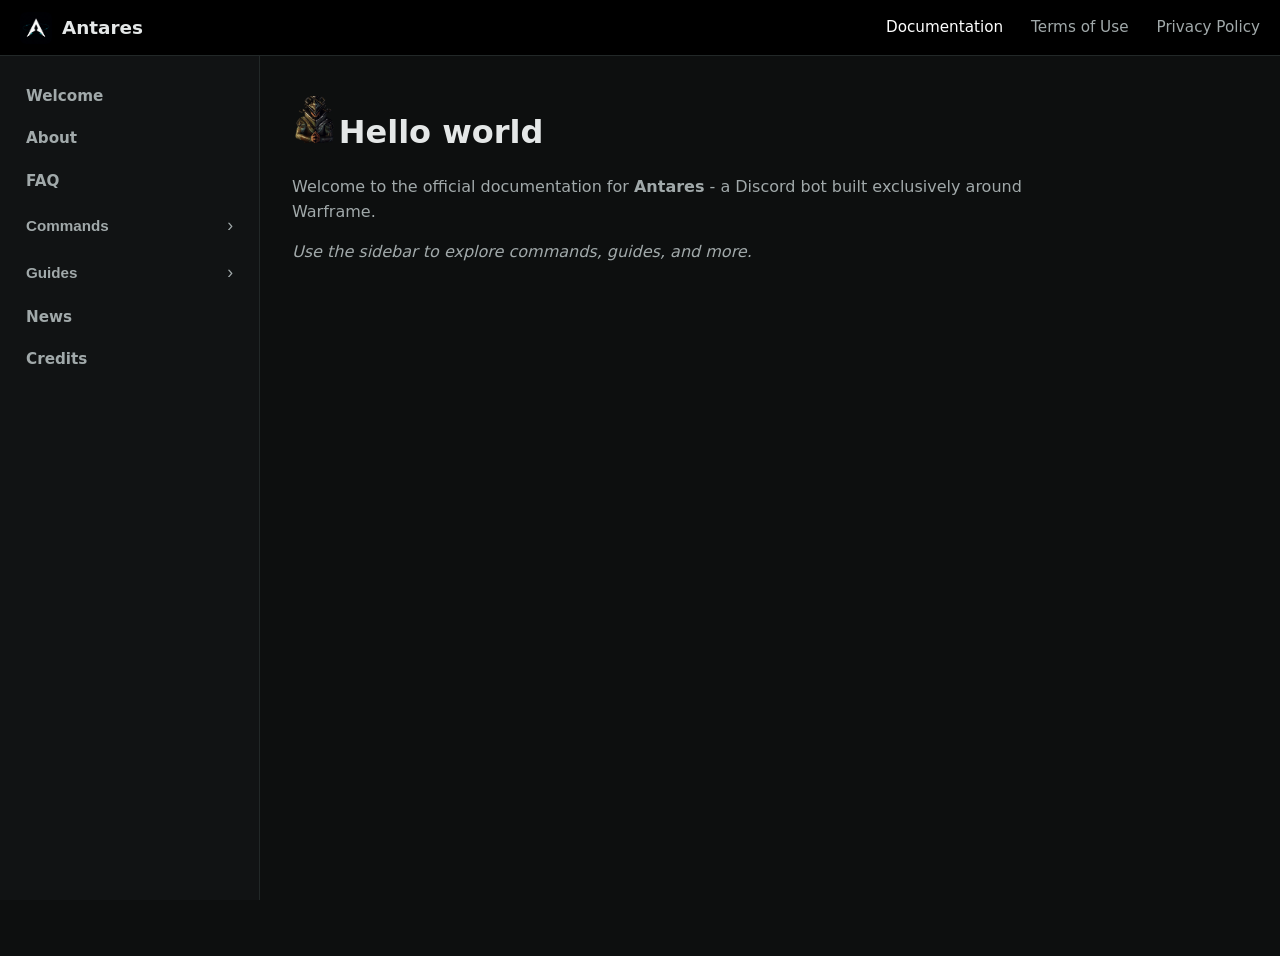
==== index.html @ b1ab4160 "Add files via upload" ====
<!DOCTYPE html>
<html lang="en">
<head>
    <meta charset="UTF-8">
    <meta name="viewport" content="width=device-width, initial-scale=1.0">
    <title>Antares Documentation</title>
    <link rel="icon" href="assets/img/antares.png" type="image/png">
    <link rel="stylesheet" href="assets/css/style.css">
</head>
<body>

    <!-- Top Navigation -->
    <header class="top-nav">
        <div class="top-nav-inner">

            <button class="menu-toggle" id="menu-toggle" aria-label="Toggle menu">
                <span></span><span></span><span></span>
            </button>

            <a href="#" class="brand" data-section="welcome">
                <img src="assets/img/antares.png" alt="Antares logo" class="brand-logo">
                <span class="brand-name">Antares</span>
            </a>
            
            <nav class="top-links">
                <a href="#" class="active" data-section="welcome">Documentation</a>
                <a href="#" data-section="terms">Terms of Use</a>
                <a href="#" data-section="privacy">Privacy Policy</a>
            </nav>

        </div>
    </header>

    <!-- Documentation Layout -->
    <div class="docs-layout">

        <!-- Left Sidebar -->
        <aside class="sidebar">
            <nav class="sidebar-nav">
                <a href="#" class="sidebar-link active" data-section="welcome"><strong>Welcome</strong></a>
                <a href="#" class="sidebar-link" data-section="about"><strong>About</strong></a>
                <a href="#" class="sidebar-link" data-section="faq"><strong>FAQ</strong></a>

                <!-- Commands (expandable) -->
                <div class="sidebar-group">
                    <button class="sidebar-group-toggle" data-group="commands">
                        <strong>Commands</strong>
                        <span class="chevron">›</span>
                    </button>
                    <div class="sidebar-group-items" id="commands-group">
                        <a href="#" class="sidebar-sublink" data-section="help">Help</a>
                        <a href="#" class="sidebar-sublink" data-section="commands">Commands</a>
                        <a href="#" class="sidebar-sublink" data-section="relics">Relics</a>
                        <a href="#" class="sidebar-sublink" data-section="sniper">Sniper</a>
                        <a href="#" class="sidebar-sublink" data-section="lastdata">Inventory Management</a>
                        <a href="#" class="sidebar-sublink" data-section="stats">Stats</a>
                        <a href="#" class="sidebar-sublink" data-section="leaderboard">Leaderboards</a>


                        <!-- Trackers -->
                        <div class="sidebar-subgroup">
                            <button class="sidebar-group-toggle" data-group="cat-trackers">
                                <strong>Trackers</strong>
                                <span class="chevron">›</span>
                            </button>
                            <div class="sidebar-group-items">
                                <a href="#" class="sidebar-sublink" data-section="eda">Elite Deep Archimedea</a>
                                <a href="#" class="sidebar-sublink" data-section="eta">Elite Temporal Archimedea</a>
                            </div>
                        </div>

                        <!-- Market -->
                        <div class="sidebar-subgroup">
                            <button class="sidebar-group-toggle" data-group="cat-market">
                                <strong>Market</strong>
                                <span class="chevron">›</span>
                            </button>
                            <div class="sidebar-group-items">
                                <a href="#" class="sidebar-sublink" data-section="price_history">Price History</a>
                            </div>
                        </div>

                    </div>
                </div>

                <!-- Guides (expandable) -->
                <div class="sidebar-group">
                    <button class="sidebar-group-toggle" data-group="guides">
                        <strong>Guides</strong>
                        <span class="chevron">›</span>
                    </button>
                    <div class="sidebar-group-items" id="guides-group">
                        <a href="#" class="sidebar-sublink" data-section="guide-inventory">Getting Started: Inventory</a>
                        <a href="#" class="sidebar-sublink" data-section="guide-sniper">Getting Started: Sniper</a>
                    </div>
                </div>

                <a href="#" class="sidebar-link" data-section="news"><strong>News</strong></a>
                <a href="#" class="sidebar-link" data-section="credits"><strong>Credits</strong></a>
            </nav>
        </aside>

        <div class="sidebar-backdrop" id="sidebar-backdrop"></div>

        <!-- Main Content -->
        <main class="content" id="content">

            <!-- WELCOME -->
            <section id="welcome" class="content-section active">
                
                <h1><img src="assets/img/Baro.webp" alt="Welcome" class="welcome-img">Hello world</h1>
                <p>Welcome to the official documentation for <strong>Antares</strong> - a Discord bot built exclusively around Warframe.</p>
                <p><em>Use the sidebar to explore commands, guides, and more.</em></p>

            </section>

            <!-- ABOUT -->
            <section id="about" class="content-section">
                <h1>About</h1>
                <p><strong>Antares</strong> is a Warframe-focused Discord bot designed to help alliance and clan.</p>
                <p><em>Made by -AoD-justTrek and -AoD-choobie.</em></p>

                <p>
                    <img src="assets/img/404SquadNotFound.png" alt="404 Squad Not Found alliance" class="alliance-img">
                    It currently lives on a public Warframe alliance server "404 Squad Not Found" and provides tools tailored to the game.
                </p>
                <p><em>...</em></p>
            </section>

            <!-- FAQ -->
            <section id="faq" class="content-section">
                <h1>FAQ</h1>

                <div class="faq-item">
                    <h3><span class="faq-label">Q</span> Can I invite the bot to my server?</h3>
                    <p><span class="faq-label">A</span> Not yet. Antares commands are currently available on a public Warframe alliance server, with some commands also available in the bot's DMs.</p>
                </div>

                <div class="faq-item">
                    <h3><span class="faq-label">Q</span> Is the bot only for Warframe?</h3>
                    <p><span class="faq-label">A</span> Yes. Antares is built exclusively for Warframe-related features.</p>
                </div>

                <div class="faq-item">
                    <h3><span class="faq-label">Q</span> Does my submitted inventory update automatically?</h3>
                    <p><span class="faq-label">A</span> Not everything updates automatically. It's recommended to manually update your inventory in the bot from time to time.</p>
                    <p>Automatic updates depend on what's available through the Alecaframe public token. Currently, this includes owned/opened relics and trade history.</p>
                    <p>If data isn't available through the public token, it cannot be automatically updated. In that case, Antares uses a snapshot of your last submitted <code>lastdata.dat</code> file.</p>
                </div>
            </section>



            <!-- COMMANDS -->
            <section id="help" class="content-section">
                <h1>/help</h1>
                <p>Your basic help command. Has an optional argument to show a specific help message.</p>
            </section>

            <section id="commands" class="content-section">
                <h1>/commands</h1>
                <p>Auto-generated list of all available commands, their descriptions, required and optional arguments.</pp>
            </section>

            <section id="relics" class="content-section">
                <h1>/relics</h1>
                <p>Look up relics by part, set, resurgence, or ducats.</p>
                <p><em>...</em></p>
            </section>

            <section id="price_history" class="content-section">
                <h1>/price_history</h1>
                <p>Shows the price history of an item.</p>
                <p><em>...</em></p>
            </section>

            <section id="lastdata" class="content-section">
                <h1>/lastdata send</h1>
                <p>Sends your inventory to the bot.</p>
                <p><em>...</em></p>

                <h1>/lastdata settings</h1>
                <p>Change your settings related to inventory.</p>
                <p><em>...</em></p>

                <h1>/lastdata remove</h1>
                <p>Remove your inventory from the bot.</p>
                <p><em>...</em></p>
            </section>


            <section id="leaderboard" class="content-section">
                <h1>/lb item</h1>
                <p>Shows a leaderboard for a specific item.</p>
                <p><em>...</em></p>

                <h1>/lb set</h1>
                <p>Shows a leaderboard for a specific prime set.</p>
                <p><em>...</em></p>

                <h1>/lb category</h1>
                <p>Shows a leaderboard for a specific category.</p>
                <p><em>...</em></p>
            </section>


            <section id="eda" class="content-section">
                <h1>/eda</h1>
                <p>Shows current Elite Deep Archimedea rotation.</p>
                <p><em>...</em></p>
            </section>

            <section id="eta" class="content-section">
                <h1>/eta</h1>
                <p>Shows current Elite Temporal Archimedea rotation.</p>
                <p><em>...</em></p>
            </section>

            <section id="stats" class="content-section">
                <h1>/stats</h1>
                <p>
                    Shows stats depending on what you pick, each category option has a unique view.
                    Your stats by default but you can also select specific user.
                </p>
                <p><em>...</em></p>
            </section>

            <section id="sniper" class="content-section">
                <h1>/sniper add</h1>
                <p>Adds a new sniper to the bot.</p>
                <p><em>...</em></p>

                <h1>/sniper remove</h1>
                <p>Removes a sniper from the bot.</p>
                <p><em>...</em></p>

                <h1>/sniper update</h1>
                <p>Updates a sniper in the bot.</p>
                <p><em>...</em></p>

                <h1>/sniper mute</h1>
                <p>Mutes a sniper in the bot.</p>
                <p><em>...</em></p>

                <h1>/sniper list</h1>
                <p>Lists all snipers in the bot.</p>
                <p><em>...</em></p>
            </section>

            



            <!-- GUIDES -->
            <section id="guide-inventory" class="content-section">
                <h1>Inventory</h1>
                <h2>Sending your inventory to the bot for the first time.</h2>
                <p>After using <code>/lastdata send</code> command you will see a modal like this:</p>
                <img src="assets/img/lastdata_modal.png" alt="Lastdata Modal" class="guide-img">

                <p class="guide-text">
                    You need to send <code>lastdata.dat</code> file and <code>Alecaframe Public Token</code>.
                    Alecaframe Public Token is only required once on the first send.
                    <code>Warframe Market profile link</code> is optional, can be sent anytime.
                </p>

                <h3>How to find your lastData.dat file?</h3>
                <p class="guide-text">
                    It is located in <code>%localappdata%\AlecaFrame</code>
                    You can paste this path into the Windows search bar to open the folder
                    It is your inventory data and is used by commands like /stats, /lb, /build
                </p>
                <img src="assets/img/lastdatalocation.png" alt="Lastdata Location" class="guide-img">

                <h3>How to find your AlecaFrame public token?</h3>
                <p class="guide-text">
                    It is required only once on the first send.
                    Once in AlecaFrame:
                    Go to the "Stats" tab
                    Press "Create public link"
                    Press "Generate token" to copy it.
                    It is your public token used to access AlecaFrame API
                </p>
                <img src="assets/img/token.png" alt="AlecaFrame Public Token" class="guide-img">

                <h3>How to find your Warframe Market profile link?</h3>
                <p class="guide-text">
                    It is used by some of the commands, not required.
                    Once in Warframe Market:
                    Go to "My Profile"
                    Simply copy the url link to it.
                </p>
                <img src="assets/img/warframe_market.png" alt="Warframe Market Profile" class="guide-img">

                <h2>Updating your inventory</h2>
                <p class="guide-text">
                    Updating your inventory doesn't require Public Token.
                    To update use <code>/lastdata send</code> command and only send <code>lastdata.dat</code> file.
                    You can also simply DM the bot with the file - without any command/text.

                    See "Does my sent inventory automatically update?" in the FAQ.
                </p>
            </section>

            <section id="guide-sniper" class="content-section">
                <h1>Sniper</h1>
                <p>What it is and how to start using the bot's sniper feature.</p>
                <p><em>...</em></p>
            </section>

            <!-- NEWS -->
            <section id="news" class="content-section">
                <h1>News</h1>
                <p><em>Any major changes, fixes, updates, new features will be put here.</em></p>
                <article class="news-item">
                    <h3>Documentation</h3>
                    <time>10.10.2026</time>
                    <p>The first version of the Antares documentation.</p>
                </article>
            </section>

            <!-- Credits -->
            <section id="credits" class="content-section">
                <h1>Credits</h1>
                <p><strong>Antares</strong> uses various community tools and resources and I am grateful for their work.</p>
                <p><em>...</em></p>
            </section>

            <!-- Terms of Use -->
            <section id="terms" class="content-section">
                <h1>Terms of Use</h1>
                <p>Content coming soon.</p>
            </section>

            <!-- Privacy Policy -->
            <section id="privacy" class="content-section">
                <h1>Privacy Policy</h1>
                <p>Content coming soon.</p>
            </section>

        </main>
    </div>

    <script src="assets/js/script.js"></script>
</body>
</html>
---- assets/css/style.css ----
* {
    margin: 0;
    padding: 0;
    box-sizing: border-box;
}

:root {
    --bg: #0d0f0f;
    --bg-sidebar: #111314;
    --bg-content: #0d0d0f;
    --border: #222828;
    --text: #e4e7e7;
    --text-muted: #a1a9aa;
    --accent: #00faff;        
    --accent-hover: #00faff;
    --top-nav-height: 56px;
}

body {
    font-family: 'Segoe UI', system-ui, -apple-system, sans-serif;
    background: var(--bg);
    color: var(--text);
    line-height: 1.6;
    height: 100vh;
    overflow: hidden;
}

a {
    color: inherit;
    text-decoration: none;
}


.top-nav {
    height: var(--top-nav-height);
    background: #000;
    border-bottom: 1px solid var(--border);
    position: fixed;
    top: 0;
    left: 0;
    right: 0;
    z-index: 100;
}

.top-nav-inner {
    max-width: 1400px;
    margin: 0 auto;
    height: 100%;
    padding: 0 20px;
    display: flex;
    align-items: center;
    justify-content: space-between;
}

.brand {
    display: flex;
    align-items: center;
    gap: 10px;
    font-weight: 700;
    font-size: 1.15rem;
}

.brand-logo {
    width: 32px;
    height: 32px;
    border-radius: 6px;
}

.top-links {
    display: flex;
    gap: 28px;
}

.top-links a {
    color: var(--text-muted);
    font-size: 0.95rem;
    transition: color 0.15s;
}

.top-links a:hover,
.top-links a.active {
    color: white;
}


.menu-toggle {
    display: none;
    flex-direction: column;
    justify-content: center;
    gap: 5px;
    width: 32px;
    height: 32px;
    background: none;
    border: none;
    cursor: pointer;
    padding: 0;
}

.menu-toggle span {
    display: block;
    width: 100%;
    height: 2px;
    background: var(--text);
    border-radius: 2px;
    transition: transform 0.2s, opacity 0.2s;
}

.menu-toggle.open span:nth-child(1) {
    transform: translateY(7px) rotate(45deg);
}

.menu-toggle.open span:nth-child(2) {
    opacity: 0;
}

.menu-toggle.open span:nth-child(3) {
    transform: translateY(-7px) rotate(-45deg);
}


.sidebar-backdrop {
    display: none;
    position: fixed;
    inset: 0;
    top: var(--top-nav-height);
    background: rgba(0, 0, 0, 0.6);
    z-index: 90;
}

.sidebar-backdrop.show {
    display: block;
}


.docs-layout {
    display: flex;
    height: calc(100vh - var(--top-nav-height));
    margin-top: var(--top-nav-height);
}


.sidebar {
    width: 260px;
    background: var(--bg-sidebar);
    border-right: 1px solid var(--border);
    overflow-y: auto;
    flex-shrink: 0;
}

.sidebar-nav {
    padding: 20px 12px;
    display: flex;
    flex-direction: column;
    gap: 2px;
}

.sidebar-link,
.sidebar-sublink {
    display: block;
    padding: 8px 14px;
    border-radius: 6px;
    color: var(--text-muted);
    font-size: 0.95rem;
    transition: all 0.15s;
}

.sidebar-link:hover,
.sidebar-sublink:hover {
    background: #1a1a1f;
    color: white;
}

.sidebar-link.active,
.sidebar-sublink.active {
    background: #1b2d2e;
    color: var(--accent-hover);
}


.sidebar-group {
    margin: 4px 0;
}

.sidebar-group-toggle {
    width: 100%;
    background: none;
    border: none;
    color: var(--text-muted);
    font-size: 0.95rem;
    padding: 8px 14px;
    border-radius: 6px;
    cursor: pointer;
    display: flex;
    justify-content: space-between;
    align-items: center;
    transition: all 0.15s;
}

.sidebar-group-toggle:hover {
    background: #1a1a1f;
    color: white;
}

.sidebar-group-toggle .chevron {
    transition: transform 0.2s;
    font-size: 1.1rem;
}

.sidebar-group.open .chevron,
.sidebar-subgroup.open .chevron {
    transform: rotate(90deg);
}

.sidebar-group-items {
    display: none;
    padding-left: 12px;
    margin-top: 2px;
}

.sidebar-group.open > .sidebar-group-items,
.sidebar-subgroup.open > .sidebar-group-items {
    display: block;
}

.sidebar-subgroup {
    margin: 2px 0;
}

.sidebar-subgroup > .sidebar-group-toggle {
    font-size: 0.85rem;
    padding: 6px 10px;
    color: var(--text-muted);
}

.sidebar-subgroup > .sidebar-group-items {
    padding-left: 10px;
}

.sidebar-subgroup .sidebar-sublink {
    font-size: 0.85rem;
    padding: 5px 12px;
}

.sidebar-sublink {
    font-size: 0.9rem;
    padding: 6px 14px;
}

.content {
    flex: 1;
    overflow-y: auto;
}

.content-section {
    display: none;
    max-width: 860px;
    margin: 0;
    padding: 40px 50px 80px 32px;
}

.content-section.active {
    display: block;
}

.content h1 {
    font-size: 2rem;
    margin-bottom: 16px;
    font-weight: 700;
}

.content h3 {
    margin: 24px 0 8px;
    font-size: 1.15rem;
}

.content p {
    color: var(--text-muted);
    margin-bottom: 14px;
}

.welcome-img {
    width: 6%;
    height: auto;
}

.alliance-img {
    width: 4%;
    height: auto;
    vertical-align: middle;
}

.faq-item {
    padding: 14px 0;
    border-bottom: 1px solid var(--border);
}

.faq-item:last-child {
    border-bottom: none;
}

.faq-item h3 {
    margin: 0 0 6px;
    font-size: 1.05rem;
    font-weight: 600;
    color: var(--text);
}

.faq-item p {
    color: var(--text-muted);
    line-height: 1.7;
    margin-bottom: 8px;
}

.faq-item p:last-child {
    margin-bottom: 0;
}

.faq-label {
    display: inline-block;
    width: 18px;
    font-weight: 700;
    color: var(--accent);
    font-size: 0.85rem;
}

.faq-item p .faq-label {
    color: var(--text-muted);
}

.faq-item strong {
    color: var(--text);
    font-weight: 600;
}

.faq-item code,
.content code {
    font-family: Consolas, "Courier New", monospace;
    font-size: 0.9em;
    color: var(--accent);
    background: #171e1f;
    border: 1px solid var(--border);
    border-radius: 4px;
    padding: 1px 5px;
}

.guide-text {
    white-space: pre-line;
}


.badge {
    display: inline-block;
    background: #1e1b2e;
    color: var(--accent-hover);
    font-size: 0.8rem;
    padding: 3px 10px;
    border-radius: 999px;
    margin-top: 12px;
}

.news-item {
    border-left: 3px solid var(--accent);
    padding-left: 16px;
    margin-bottom: 28px;
}

.news-item time {
    display: block;
    font-size: 0.85rem;
    color: var(--text-muted);
    margin-bottom: 6px;
}

.simple-page {
    max-width: 800px;
    margin: 80px auto 60px;
    padding: 0 20px;
}

.simple-page h1 {
    margin-bottom: 20px;
}

.simple-page p {
    color: var(--text-muted);
    margin-bottom: 14px;
}


@media (max-width: 768px) {
    .menu-toggle {
        display: flex;
    }

    .top-links {
        gap: 16px;
    }

    .top-links a {
        font-size: 0.85rem;
    }

    .sidebar {
        position: fixed;
        top: var(--top-nav-height);
        left: 0;
        bottom: 0;
        width: 280px;
        max-width: 80vw;
        z-index: 95;
        transform: translateX(-100%);
        transition: transform 0.25s ease;
        display: block;
    }

    .sidebar.open {
        transform: translateX(0);
    }

    .content {
        padding: 24px 18px 60px;
    }

    .content h1 {
        font-size: 1.6rem;
    }

    .welcome-media {
        grid-template-columns: 1fr;
        gap: 16px;
    }
}

@media (max-width: 480px) {
    .top-nav-inner {
        padding: 0 14px;
    }

    .top-links {
        gap: 12px;
    }

    .top-links a {
        font-size: 0.8rem;
    }

    .brand-name {
        display: none;
    }
}
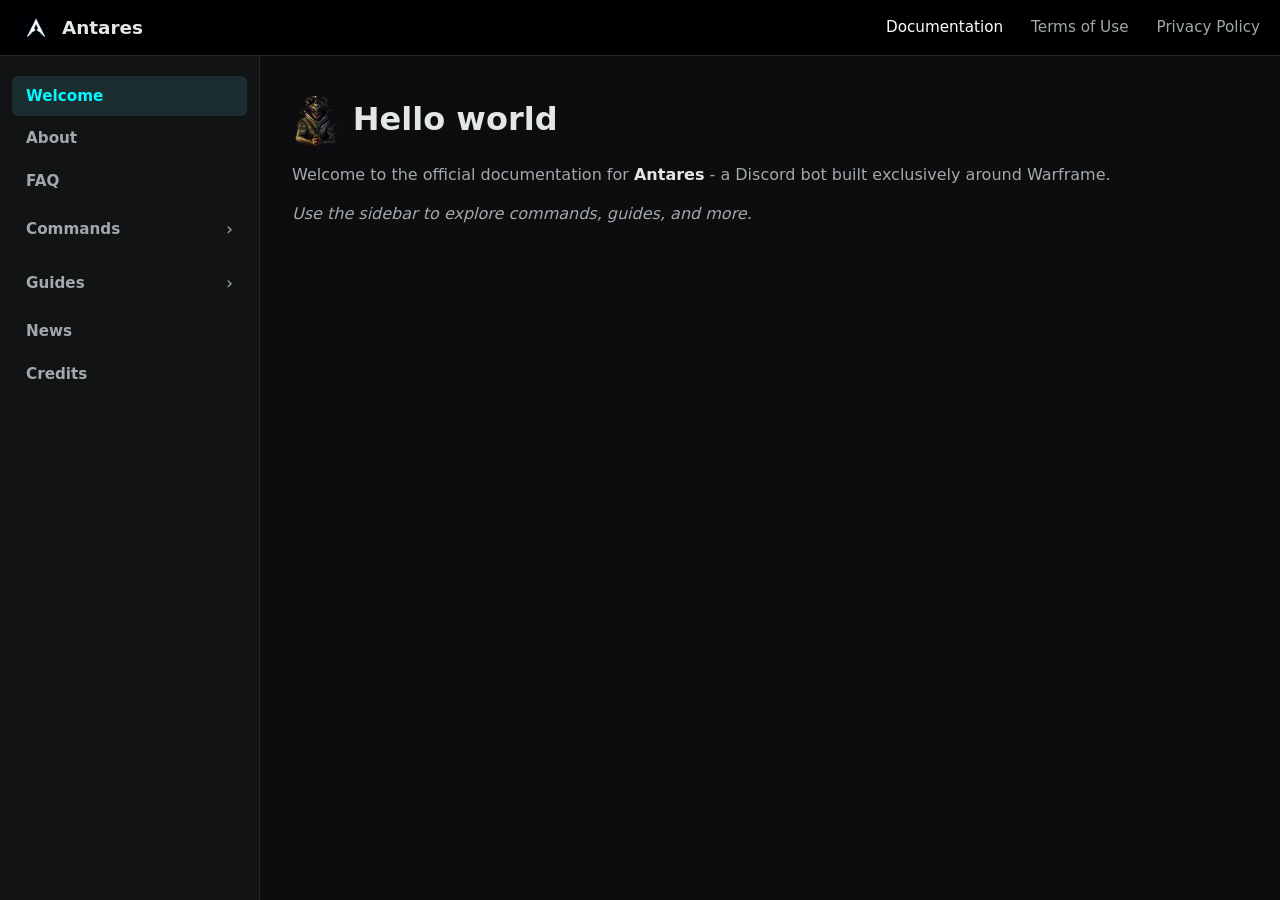
==== commit 5bc999b4: "Add files via upload" ====
--- a/index.html
+++ b/index.html
@@ -1,133 +1,119 @@
+
 <!DOCTYPE html>
 <html lang="en">
 <head>
     <meta charset="UTF-8">
     <meta name="viewport" content="width=device-width, initial-scale=1.0">
+    <meta name="theme-color" content="#0d0f0f">
     <title>Antares Documentation</title>
+
     <link rel="icon" href="assets/img/antares.png" type="image/png">
     <link rel="stylesheet" href="assets/css/style.css">
+    <script src="assets/js/script.js" defer></script>
 </head>
 <body>
 
-    <!-- Top Navigation -->
     <header class="top-nav">
         <div class="top-nav-inner">
-
-            <button class="menu-toggle" id="menu-toggle" aria-label="Toggle menu">
+            <button class="menu-toggle" id="menu-toggle"
+                    type="button" aria-label="Toggle sidebar"
+                    aria-controls="sidebar" aria-expanded="false">
                 <span></span><span></span><span></span>
             </button>
 
-            <a href="#" class="brand" data-section="welcome">
+            <a href="#welcome" class="brand" data-section="welcome">
                 <img src="assets/img/antares.png" alt="Antares logo" class="brand-logo">
                 <span class="brand-name">Antares</span>
             </a>
-            
-            <nav class="top-links">
-                <a href="#" class="active" data-section="welcome">Documentation</a>
-                <a href="#" data-section="terms">Terms of Use</a>
-                <a href="#" data-section="privacy">Privacy Policy</a>
+
+            <nav class="top-links" aria-label="Main navigation">
+                <a href="#welcome" data-section="welcome">Documentation</a>
+                <a href="#terms" data-section="terms">Terms of Use</a>
+                <a href="#privacy" data-section="privacy">Privacy Policy</a>
             </nav>
-
         </div>
     </header>
 
-    <!-- Documentation Layout -->
     <div class="docs-layout">
 
-        <!-- Left Sidebar -->
-        <aside class="sidebar">
-            <nav class="sidebar-nav">
-                <a href="#" class="sidebar-link active" data-section="welcome"><strong>Welcome</strong></a>
-                <a href="#" class="sidebar-link" data-section="about"><strong>About</strong></a>
-                <a href="#" class="sidebar-link" data-section="faq"><strong>FAQ</strong></a>
-
-                <!-- Commands (expandable) -->
+        <aside class="sidebar" id="sidebar">
+            <nav class="sidebar-nav" aria-label="Documentation navigation">
+                <a href="#welcome" class="sidebar-link" data-section="welcome"><strong>Welcome</strong></a>
+                <a href="#about" class="sidebar-link" data-section="about"><strong>About</strong></a>
+                <a href="#faq" class="sidebar-link" data-section="faq"><strong>FAQ</strong></a>
+
                 <div class="sidebar-group">
-                    <button class="sidebar-group-toggle" data-group="commands">
-                        <strong>Commands</strong>
-                        <span class="chevron">›</span>
+                    <button class="sidebar-group-toggle" type="button"
+                            data-group="commands" aria-expanded="false">
+                        <strong>Commands</strong><span class="chevron" aria-hidden="true">›</span>
                     </button>
+
                     <div class="sidebar-group-items" id="commands-group">
-                        <a href="#" class="sidebar-sublink" data-section="help">Help</a>
-                        <a href="#" class="sidebar-sublink" data-section="commands">Commands</a>
-                        <a href="#" class="sidebar-sublink" data-section="relics">Relics</a>
-                        <a href="#" class="sidebar-sublink" data-section="sniper">Sniper</a>
-                        <a href="#" class="sidebar-sublink" data-section="lastdata">Inventory Management</a>
-                        <a href="#" class="sidebar-sublink" data-section="stats">Stats</a>
-                        <a href="#" class="sidebar-sublink" data-section="leaderboard">Leaderboards</a>
-
-
-                        <!-- Trackers -->
+                        <a href="#help" class="sidebar-sublink" data-section="help">Help</a>
+                        <a href="#commands" class="sidebar-sublink" data-section="commands">Commands</a>
+                        <a href="#relics" class="sidebar-sublink" data-section="relics">Relics</a>
+                        <a href="#sniper" class="sidebar-sublink" data-section="sniper">Sniper</a>
+                        <a href="#lastdata" class="sidebar-sublink" data-section="lastdata">Inventory Management</a>
+                        <a href="#stats" class="sidebar-sublink" data-section="stats">Stats</a>
+                        <a href="#leaderboard" class="sidebar-sublink" data-section="leaderboard">Leaderboards</a>
+
                         <div class="sidebar-subgroup">
-                            <button class="sidebar-group-toggle" data-group="cat-trackers">
-                                <strong>Trackers</strong>
-                                <span class="chevron">›</span>
+                            <button class="sidebar-group-toggle" type="button"
+                                    data-group="cat-trackers" aria-expanded="false">
+                                <strong>Trackers</strong><span class="chevron" aria-hidden="true">›</span>
                             </button>
                             <div class="sidebar-group-items">
-                                <a href="#" class="sidebar-sublink" data-section="eda">Elite Deep Archimedea</a>
-                                <a href="#" class="sidebar-sublink" data-section="eta">Elite Temporal Archimedea</a>
+                                <a href="#eda" class="sidebar-sublink" data-section="eda">Elite Deep Archimedea</a>
+                                <a href="#eta" class="sidebar-sublink" data-section="eta">Elite Temporal Archimedea</a>
                             </div>
                         </div>
 
-                        <!-- Market -->
                         <div class="sidebar-subgroup">
-                            <button class="sidebar-group-toggle" data-group="cat-market">
-                                <strong>Market</strong>
-                                <span class="chevron">›</span>
+                            <button class="sidebar-group-toggle" type="button"
+                                    data-group="cat-market" aria-expanded="false">
+                                <strong>Market</strong><span class="chevron" aria-hidden="true">›</span>
                             </button>
                             <div class="sidebar-group-items">
-                                <a href="#" class="sidebar-sublink" data-section="price_history">Price History</a>
+                                <a href="#price_history" class="sidebar-sublink" data-section="price_history">Price History</a>
                             </div>
                         </div>
-
                     </div>
                 </div>
 
-                <!-- Guides (expandable) -->
                 <div class="sidebar-group">
-                    <button class="sidebar-group-toggle" data-group="guides">
-                        <strong>Guides</strong>
-                        <span class="chevron">›</span>
+                    <button class="sidebar-group-toggle" type="button"
+                            data-group="guides" aria-expanded="false">
+                        <strong>Guides</strong><span class="chevron" aria-hidden="true">›</span>
                     </button>
                     <div class="sidebar-group-items" id="guides-group">
-                        <a href="#" class="sidebar-sublink" data-section="guide-inventory">Getting Started: Inventory</a>
-                        <a href="#" class="sidebar-sublink" data-section="guide-sniper">Getting Started: Sniper</a>
+                        <a href="#guide-inventory" class="sidebar-sublink" data-section="guide-inventory">Getting Started: Inventory</a>
+                        <a href="#guide-sniper" class="sidebar-sublink" data-section="guide-sniper">Getting Started: Sniper</a>
                     </div>
                 </div>
 
-                <a href="#" class="sidebar-link" data-section="news"><strong>News</strong></a>
-                <a href="#" class="sidebar-link" data-section="credits"><strong>Credits</strong></a>
+                <a href="#news" class="sidebar-link" data-section="news"><strong>News</strong></a>
+                <a href="#credits" class="sidebar-link" data-section="credits"><strong>Credits</strong></a>
             </nav>
         </aside>
 
         <div class="sidebar-backdrop" id="sidebar-backdrop"></div>
 
-        <!-- Main Content -->
-        <main class="content" id="content">
-
-            <!-- WELCOME -->
-            <section id="welcome" class="content-section active">
-                
-                <h1><img src="assets/img/Baro.webp" alt="Welcome" class="welcome-img">Hello world</h1>
+        <main class="content" id="content" tabindex="-1">
+
+            <section id="welcome" class="content-section">
+                <h1><img src="assets/img/Baro.webp" alt="" class="welcome-img"> Hello world</h1>
                 <p>Welcome to the official documentation for <strong>Antares</strong> - a Discord bot built exclusively around Warframe.</p>
                 <p><em>Use the sidebar to explore commands, guides, and more.</em></p>
-
-            </section>
-
-            <!-- ABOUT -->
+            </section>
+
             <section id="about" class="content-section">
                 <h1>About</h1>
                 <p><strong>Antares</strong> is a Warframe-focused Discord bot designed to help alliance and clan.</p>
                 <p><em>Made by -AoD-justTrek and -AoD-choobie.</em></p>
-
-                <p>
-                    <img src="assets/img/404SquadNotFound.png" alt="404 Squad Not Found alliance" class="alliance-img">
-                    It currently lives on a public Warframe alliance server "404 Squad Not Found" and provides tools tailored to the game.
-                </p>
-                <p><em>...</em></p>
-            </section>
-
-            <!-- FAQ -->
+                <p><img src="assets/img/404SquadNotFound.png" alt="404 Squad Not Found alliance" class="alliance-img"> It currently lives on a public Warframe alliance server "404 Squad Not Found" and provides tools tailored to the game.</p>
+                <p><em>...</em></p>
+            </section>
+
             <section id="faq" class="content-section">
                 <h1>FAQ</h1>
 
@@ -149,9 +135,6 @@
                 </div>
             </section>
 
-
-
-            <!-- COMMANDS -->
             <section id="help" class="content-section">
                 <h1>/help</h1>
                 <p>Your basic help command. Has an optional argument to show a specific help message.</p>
@@ -159,7 +142,7 @@
 
             <section id="commands" class="content-section">
                 <h1>/commands</h1>
-                <p>Auto-generated list of all available commands, their descriptions, required and optional arguments.</pp>
+                <p>Auto-generated list of all available commands, their descriptions, required and optional arguments.</p>
             </section>
 
             <section id="relics" class="content-section">
@@ -178,31 +161,25 @@
                 <h1>/lastdata send</h1>
                 <p>Sends your inventory to the bot.</p>
                 <p><em>...</em></p>
-
                 <h1>/lastdata settings</h1>
                 <p>Change your settings related to inventory.</p>
                 <p><em>...</em></p>
-
                 <h1>/lastdata remove</h1>
                 <p>Remove your inventory from the bot.</p>
                 <p><em>...</em></p>
             </section>
-
 
             <section id="leaderboard" class="content-section">
                 <h1>/lb item</h1>
                 <p>Shows a leaderboard for a specific item.</p>
                 <p><em>...</em></p>
-
                 <h1>/lb set</h1>
                 <p>Shows a leaderboard for a specific prime set.</p>
                 <p><em>...</em></p>
-
                 <h1>/lb category</h1>
                 <p>Shows a leaderboard for a specific category.</p>
                 <p><em>...</em></p>
             </section>
-
 
             <section id="eda" class="content-section">
                 <h1>/eda</h1>
@@ -218,10 +195,7 @@
 
             <section id="stats" class="content-section">
                 <h1>/stats</h1>
-                <p>
-                    Shows stats depending on what you pick, each category option has a unique view.
-                    Your stats by default but you can also select specific user.
-                </p>
+                <p>Shows stats depending on what you pick, each category option has a unique view. Your stats by default but you can also select specific user.</p>
                 <p><em>...</em></p>
             </section>
 
@@ -229,77 +203,42 @@
                 <h1>/sniper add</h1>
                 <p>Adds a new sniper to the bot.</p>
                 <p><em>...</em></p>
-
                 <h1>/sniper remove</h1>
                 <p>Removes a sniper from the bot.</p>
                 <p><em>...</em></p>
-
                 <h1>/sniper update</h1>
                 <p>Updates a sniper in the bot.</p>
                 <p><em>...</em></p>
-
                 <h1>/sniper mute</h1>
                 <p>Mutes a sniper in the bot.</p>
                 <p><em>...</em></p>
-
                 <h1>/sniper list</h1>
                 <p>Lists all snipers in the bot.</p>
                 <p><em>...</em></p>
             </section>
 
-            
-
-
-
-            <!-- GUIDES -->
             <section id="guide-inventory" class="content-section">
                 <h1>Inventory</h1>
                 <h2>Sending your inventory to the bot for the first time.</h2>
                 <p>After using <code>/lastdata send</code> command you will see a modal like this:</p>
                 <img src="assets/img/lastdata_modal.png" alt="Lastdata Modal" class="guide-img">
 
-                <p class="guide-text">
-                    You need to send <code>lastdata.dat</code> file and <code>Alecaframe Public Token</code>.
-                    Alecaframe Public Token is only required once on the first send.
-                    <code>Warframe Market profile link</code> is optional, can be sent anytime.
-                </p>
+                <p class="guide-text">You need to send <code>lastdata.dat</code> file and <code>Alecaframe Public Token</code>. Alecaframe Public Token is only required once on the first send. <code>Warframe Market profile link</code> is optional, can be sent anytime.</p>
 
                 <h3>How to find your lastData.dat file?</h3>
-                <p class="guide-text">
-                    It is located in <code>%localappdata%\AlecaFrame</code>
-                    You can paste this path into the Windows search bar to open the folder
-                    It is your inventory data and is used by commands like /stats, /lb, /build
-                </p>
+                <p class="guide-text">It is located in <code>%localappdata%\AlecaFrame</code>. You can paste this path into the Windows search bar to open the folder. It is your inventory data and is used by commands like /stats, /lb, /build.</p>
                 <img src="assets/img/lastdatalocation.png" alt="Lastdata Location" class="guide-img">
 
                 <h3>How to find your AlecaFrame public token?</h3>
-                <p class="guide-text">
-                    It is required only once on the first send.
-                    Once in AlecaFrame:
-                    Go to the "Stats" tab
-                    Press "Create public link"
-                    Press "Generate token" to copy it.
-                    It is your public token used to access AlecaFrame API
-                </p>
+                <p class="guide-text">It is required only once on the first send. Once in AlecaFrame: Go to the "Stats" tab. Press "Create public link". Press "Generate token" to copy it. It is your public token used to access AlecaFrame API.</p>
                 <img src="assets/img/token.png" alt="AlecaFrame Public Token" class="guide-img">
 
                 <h3>How to find your Warframe Market profile link?</h3>
-                <p class="guide-text">
-                    It is used by some of the commands, not required.
-                    Once in Warframe Market:
-                    Go to "My Profile"
-                    Simply copy the url link to it.
-                </p>
+                <p class="guide-text">It is used by some of the commands, not required. Once in Warframe Market: Go to "My Profile". Simply copy the URL link to it.</p>
                 <img src="assets/img/warframe_market.png" alt="Warframe Market Profile" class="guide-img">
 
                 <h2>Updating your inventory</h2>
-                <p class="guide-text">
-                    Updating your inventory doesn't require Public Token.
-                    To update use <code>/lastdata send</code> command and only send <code>lastdata.dat</code> file.
-                    You can also simply DM the bot with the file - without any command/text.
-
-                    See "Does my sent inventory automatically update?" in the FAQ.
-                </p>
+                <p class="guide-text">Updating your inventory doesn't require Public Token. To update use <code>/lastdata send</code> command and only send <code>lastdata.dat</code> file. You can also simply DM the bot with the file - without any command/text. See "Does my submitted inventory update automatically?" in the FAQ.</p>
             </section>
 
             <section id="guide-sniper" class="content-section">
@@ -308,31 +247,27 @@
                 <p><em>...</em></p>
             </section>
 
-            <!-- NEWS -->
             <section id="news" class="content-section">
                 <h1>News</h1>
                 <p><em>Any major changes, fixes, updates, new features will be put here.</em></p>
                 <article class="news-item">
                     <h3>Documentation</h3>
-                    <time>10.10.2026</time>
+                    <time datetime="2026-10-10">10.10.2026</time>
                     <p>The first version of the Antares documentation.</p>
                 </article>
             </section>
 
-            <!-- Credits -->
             <section id="credits" class="content-section">
                 <h1>Credits</h1>
                 <p><strong>Antares</strong> uses various community tools and resources and I am grateful for their work.</p>
                 <p><em>...</em></p>
             </section>
 
-            <!-- Terms of Use -->
             <section id="terms" class="content-section">
                 <h1>Terms of Use</h1>
                 <p>Content coming soon.</p>
             </section>
 
-            <!-- Privacy Policy -->
             <section id="privacy" class="content-section">
                 <h1>Privacy Policy</h1>
                 <p>Content coming soon.</p>
@@ -341,6 +276,5 @@
         </main>
     </div>
 
-    <script src="assets/js/script.js"></script>
 </body>
-</html>+</html>
--- a/assets/css/style.css
+++ b/assets/css/style.css
@@ -1,29 +1,45 @@
-
-* {
-    margin: 0;
-    padding: 0;
-    box-sizing: border-box;
-}
 
 :root {
+    color-scheme: dark;
+
     --bg: #0d0f0f;
     --bg-sidebar: #111314;
     --bg-content: #0d0d0f;
     --border: #222828;
     --text: #e4e7e7;
     --text-muted: #a1a9aa;
-    --accent: #00faff;        
+    --accent: #00faff;
     --accent-hover: #00faff;
+
     --top-nav-height: 56px;
+    --sidebar-width: 260px;
+}
+
+* {
+    margin: 0;
+    padding: 0;
+    box-sizing: border-box;
+}
+
+html {
+    width: 100%;
+    height: 100%;
+    overflow: hidden;
+    scroll-behavior: auto;
 }
 
 body {
-    font-family: 'Segoe UI', system-ui, -apple-system, sans-serif;
+    width: 100%;
+    height: 100%;
+    min-height: 0;
+
+    font-family: "Segoe UI", system-ui, -apple-system, sans-serif;
     background: var(--bg);
     color: var(--text);
     line-height: 1.6;
-    height: 100vh;
+
     overflow: hidden;
+    overscroll-behavior: none;
 }
 
 a {
@@ -31,78 +47,101 @@
     text-decoration: none;
 }
 
+button {
+    font: inherit;
+}
+
 
 .top-nav {
+    position: fixed;
+    inset: 0 0 auto 0;
+
     height: var(--top-nav-height);
+    z-index: 1000;
+
     background: #000;
     border-bottom: 1px solid var(--border);
-    position: fixed;
-    top: 0;
-    left: 0;
-    right: 0;
-    z-index: 100;
 }
 
 .top-nav-inner {
+    width: 100%;
     max-width: 1400px;
+    height: 100%;
+
     margin: 0 auto;
-    height: 100%;
     padding: 0 20px;
+
     display: flex;
     align-items: center;
     justify-content: space-between;
+    gap: 20px;
 }
 
 .brand {
     display: flex;
     align-items: center;
     gap: 10px;
+    flex-shrink: 0;
+
     font-weight: 700;
     font-size: 1.15rem;
 }
 
 .brand-logo {
+    display: block;
     width: 32px;
     height: 32px;
     border-radius: 6px;
+    object-fit: contain;
+}
+
+.brand-name {
+    white-space: nowrap;
 }
 
 .top-links {
     display: flex;
+    align-items: center;
     gap: 28px;
 }
 
 .top-links a {
     color: var(--text-muted);
     font-size: 0.95rem;
+    white-space: nowrap;
     transition: color 0.15s;
 }
 
 .top-links a:hover,
 .top-links a.active {
-    color: white;
+    color: #fff;
 }
 
 
 .menu-toggle {
     display: none;
+
+    width: 32px;
+    height: 32px;
+    padding: 0;
+
     flex-direction: column;
     justify-content: center;
     gap: 5px;
-    width: 32px;
-    height: 32px;
-    background: none;
-    border: none;
+
+    background: transparent;
+    border: 0;
     cursor: pointer;
-    padding: 0;
 }
 
 .menu-toggle span {
     display: block;
     width: 100%;
     height: 2px;
+
     background: var(--text);
     border-radius: 2px;
+
     transition: transform 0.2s, opacity 0.2s;
 }
 
@@ -119,62 +158,76 @@
 }
 
 
-.sidebar-backdrop {
-    display: none;
+.docs-layout {
     position: fixed;
-    inset: 0;
+
     top: var(--top-nav-height);
-    background: rgba(0, 0, 0, 0.6);
-    z-index: 90;
-}
-
-.sidebar-backdrop.show {
-    display: block;
-}
-
-
-.docs-layout {
+    right: 0;
+    bottom: 0;
+    left: 0;
+
     display: flex;
-    height: calc(100vh - var(--top-nav-height));
-    margin-top: var(--top-nav-height);
-}
+    align-items: stretch;
+
+    min-width: 0;
+    min-height: 0;
+
+    overflow: hidden;
+}
+
 
 
 .sidebar {
-    width: 260px;
+    position: relative;
+
+    width: var(--sidebar-width);
+    height: 100%;
+    min-height: 0;
+
+    flex: 0 0 var(--sidebar-width);
+
     background: var(--bg-sidebar);
     border-right: 1px solid var(--border);
+
+    overflow-x: hidden;
     overflow-y: auto;
-    flex-shrink: 0;
+    overscroll-behavior: contain;
+
+    scrollbar-width: thin;
+    scrollbar-color: #343b3b transparent;
 }
 
 .sidebar-nav {
-    padding: 20px 12px;
     display: flex;
     flex-direction: column;
     gap: 2px;
+
+    padding: 20px 12px 32px;
 }
 
 .sidebar-link,
 .sidebar-sublink {
     display: block;
+
     padding: 8px 14px;
     border-radius: 6px;
+
     color: var(--text-muted);
     font-size: 0.95rem;
-    transition: all 0.15s;
+
+    transition: background 0.15s, color 0.15s;
 }
 
 .sidebar-link:hover,
 .sidebar-sublink:hover {
     background: #1a1a1f;
-    color: white;
+    color: #fff;
 }
 
 .sidebar-link.active,
 .sidebar-sublink.active {
     background: #1b2d2e;
-    color: var(--accent-hover);
+    color: var(--accent);
 }
 
 
@@ -184,31 +237,39 @@
 
 .sidebar-group-toggle {
     width: 100%;
-    background: none;
-    border: none;
+
+    display: flex;
+    align-items: center;
+    justify-content: space-between;
+    gap: 12px;
+
+    padding: 8px 14px;
+
+    background: transparent;
+    border: 0;
+    border-radius: 6px;
+
     color: var(--text-muted);
     font-size: 0.95rem;
-    padding: 8px 14px;
-    border-radius: 6px;
+    text-align: left;
+
     cursor: pointer;
-    display: flex;
-    justify-content: space-between;
-    align-items: center;
-    transition: all 0.15s;
+    transition: background 0.15s, color 0.15s;
 }
 
 .sidebar-group-toggle:hover {
     background: #1a1a1f;
-    color: white;
-}
-
-.sidebar-group-toggle .chevron {
+    color: #fff;
+}
+
+.chevron {
+    flex-shrink: 0;
+    font-size: 1.1rem;
     transition: transform 0.2s;
-    font-size: 1.1rem;
-}
-
-.sidebar-group.open .chevron,
-.sidebar-subgroup.open .chevron {
+}
+
+.sidebar-group.open > .sidebar-group-toggle .chevron,
+.sidebar-subgroup.open > .sidebar-group-toggle .chevron {
     transform: rotate(90deg);
 }
 
@@ -228,9 +289,8 @@
 }
 
 .sidebar-subgroup > .sidebar-group-toggle {
+    padding: 6px 10px;
     font-size: 0.85rem;
-    padding: 6px 10px;
-    color: var(--text-muted);
 }
 
 .sidebar-subgroup > .sidebar-group-items {
@@ -238,35 +298,74 @@
 }
 
 .sidebar-subgroup .sidebar-sublink {
+    padding: 5px 12px;
     font-size: 0.85rem;
-    padding: 5px 12px;
 }
 
 .sidebar-sublink {
+    padding: 6px 14px;
     font-size: 0.9rem;
-    padding: 6px 14px;
-}
+}
+
+
+
+.sidebar-backdrop {
+    display: none;
+}
+
+
 
 .content {
-    flex: 1;
+    position: relative;
+
+    flex: 1 1 auto;
+    width: 0;
+    height: 100%;
+    min-width: 0;
+    min-height: 0;
+
+    padding: 0;
+
+    background: var(--bg-content);
+
+    overflow-x: hidden;
     overflow-y: auto;
-}
+    overscroll-behavior: contain;
+
+    scrollbar-width: thin;
+    scrollbar-color: #343b3b transparent;
+}
+
 
 .content-section {
     display: none;
-    max-width: 860px;
+
+    width: 100%;
+    max-width: 910px;
+
     margin: 0;
     padding: 40px 50px 80px 32px;
-}
-
-.content-section.active {
+
+    overflow-wrap: anywhere;
+}
+
+.content-section.is-active {
     display: block;
 }
 
 .content h1 {
+    margin: 0 0 16px;
+
     font-size: 2rem;
-    margin-bottom: 16px;
     font-weight: 700;
+    line-height: 1.3;
+}
+
+.content h2 {
+    margin: 28px 0 12px;
+
+    font-size: 1.4rem;
+    line-height: 1.4;
 }
 
 .content h3 {
@@ -275,20 +374,67 @@
 }
 
 .content p {
-    color: var(--text-muted);
     margin-bottom: 14px;
-}
+    color: var(--text-muted);
+}
+
+.content strong {
+    color: var(--text);
+}
+
+.content em {
+    color: var(--text-muted);
+}
+
+.content code {
+    font-family: Consolas, "Courier New", monospace;
+    font-size: 0.9em;
+
+    color: var(--accent);
+    background: #171e1f;
+    border: 1px solid var(--border);
+    border-radius: 4px;
+
+    padding: 1px 5px;
+}
+
+.content img {
+    max-width: 100%;
+    height: auto;
+}
+
+
 
 .welcome-img {
+    display: inline-block;
     width: 6%;
-    height: auto;
-}
-
-.alliance-img {
-    width: 4%;
+    min-width: 28px;
     height: auto;
     vertical-align: middle;
 }
+
+.alliance-img {
+    display: inline-block;
+    width: 4%;
+    min-width: 20px;
+    height: auto;
+    vertical-align: middle;
+}
+
+.guide-img {
+    display: block;
+    width: auto;
+    max-width: 100%;
+    height: auto;
+    margin: 18px 0 24px;
+    border-radius: 6px;
+}
+
+.guide-text {
+    white-space: pre-line;
+}
+
+
 
 .faq-item {
     padding: 14px 0;
@@ -296,7 +442,7 @@
 }
 
 .faq-item:last-child {
-    border-bottom: none;
+    border-bottom: 0;
 }
 
 .faq-item h3 {
@@ -307,9 +453,9 @@
 }
 
 .faq-item p {
+    margin-bottom: 8px;
     color: var(--text-muted);
     line-height: 1.7;
-    margin-bottom: 8px;
 }
 
 .faq-item p:last-child {
@@ -319,133 +465,175 @@
 .faq-label {
     display: inline-block;
     width: 18px;
-    font-weight: 700;
+
     color: var(--accent);
     font-size: 0.85rem;
+    font-weight: 700;
 }
 
 .faq-item p .faq-label {
     color: var(--text-muted);
 }
 
-.faq-item strong {
-    color: var(--text);
-    font-weight: 600;
-}
-
-.faq-item code,
-.content code {
-    font-family: Consolas, "Courier New", monospace;
-    font-size: 0.9em;
-    color: var(--accent);
-    background: #171e1f;
-    border: 1px solid var(--border);
-    border-radius: 4px;
-    padding: 1px 5px;
-}
-
-.guide-text {
-    white-space: pre-line;
-}
-
-
-.badge {
-    display: inline-block;
-    background: #1e1b2e;
-    color: var(--accent-hover);
-    font-size: 0.8rem;
-    padding: 3px 10px;
-    border-radius: 999px;
-    margin-top: 12px;
-}
 
 .news-item {
+    margin-bottom: 28px;
+    padding-left: 16px;
     border-left: 3px solid var(--accent);
-    padding-left: 16px;
-    margin-bottom: 28px;
+}
+
+.news-item h3 {
+    margin-top: 0;
 }
 
 .news-item time {
     display: block;
+    margin-bottom: 6px;
+
+    color: var(--text-muted);
     font-size: 0.85rem;
-    color: var(--text-muted);
-    margin-bottom: 6px;
-}
-
-.simple-page {
-    max-width: 800px;
-    margin: 80px auto 60px;
-    padding: 0 20px;
-}
-
-.simple-page h1 {
-    margin-bottom: 20px;
-}
-
-.simple-page p {
-    color: var(--text-muted);
-    margin-bottom: 14px;
+}
+
+
+
+a:focus-visible,
+button:focus-visible {
+    outline: 2px solid var(--accent);
+    outline-offset: 3px;
 }
 
 
 @media (max-width: 768px) {
+    .top-nav-inner {
+        justify-content: flex-start;
+        gap: 14px;
+        padding: 0 16px;
+    }
+
     .menu-toggle {
         display: flex;
+        flex-shrink: 0;
+    }
+
+    .brand {
+        gap: 8px;
     }
 
     .top-links {
-        gap: 16px;
+        gap: 14px;
+        margin-left: auto;
     }
 
     .top-links a {
-        font-size: 0.85rem;
+        font-size: 0.82rem;
     }
 
     .sidebar {
         position: fixed;
+
         top: var(--top-nav-height);
+        bottom: 0;
         left: 0;
-        bottom: 0;
+
         width: 280px;
-        max-width: 80vw;
-        z-index: 95;
+        max-width: 82vw;
+        height: auto;
+
+        z-index: 950;
+
         transform: translateX(-100%);
-        transition: transform 0.25s ease;
-        display: block;
+        visibility: hidden;
+        pointer-events: none;
+
+        transition:
+            transform 0.25s ease,
+            visibility 0.25s ease;
+
+        box-shadow: none;
     }
 
     .sidebar.open {
         transform: translateX(0);
-    }
-
-    .content {
-        padding: 24px 18px 60px;
+        visibility: visible;
+        pointer-events: auto;
+
+        box-shadow: 8px 0 30px rgba(0, 0, 0, 0.35);
+    }
+
+    .sidebar-backdrop {
+        display: block;
+
+        position: fixed;
+        inset: var(--top-nav-height) 0 0;
+
+        z-index: 900;
+
+        background: rgba(0, 0, 0, 0.6);
+
+        opacity: 0;
+        visibility: hidden;
+        pointer-events: none;
+
+        transition: opacity 0.25s ease, visibility 0.25s ease;
+    }
+
+    .sidebar-backdrop.show {
+        opacity: 1;
+        visibility: visible;
+        pointer-events: auto;
+    }
+
+    .content-section {
+        padding: 28px 24px 56px;
     }
 
     .content h1 {
-        font-size: 1.6rem;
-    }
-
-    .welcome-media {
-        grid-template-columns: 1fr;
-        gap: 16px;
+        font-size: 1.7rem;
+    }
+
+    .content h2 {
+        font-size: 1.3rem;
     }
 }
 
 @media (max-width: 480px) {
     .top-nav-inner {
-        padding: 0 14px;
-    }
-
-    .top-links {
-        gap: 12px;
-    }
-
-    .top-links a {
-        font-size: 0.8rem;
+        gap: 10px;
+        padding: 0 12px;
     }
 
     .brand-name {
         display: none;
     }
+
+    .top-links {
+        gap: 10px;
+    }
+
+    .top-links a {
+        font-size: 0.74rem;
+    }
+
+    .content-section {
+        padding: 24px 18px 48px;
+    }
+
+    .content h1 {
+        font-size: 1.55rem;
+    }
+
+    .welcome-img {
+        width: 9%;
+    }
+}
+
+
+@media (prefers-reduced-motion: reduce) {
+    *,
+    *::before,
+    *::after {
+        scroll-behavior: auto !important;
+        transition-duration: 0.01ms !important;
+        animation-duration: 0.01ms !important;
+    }
 }
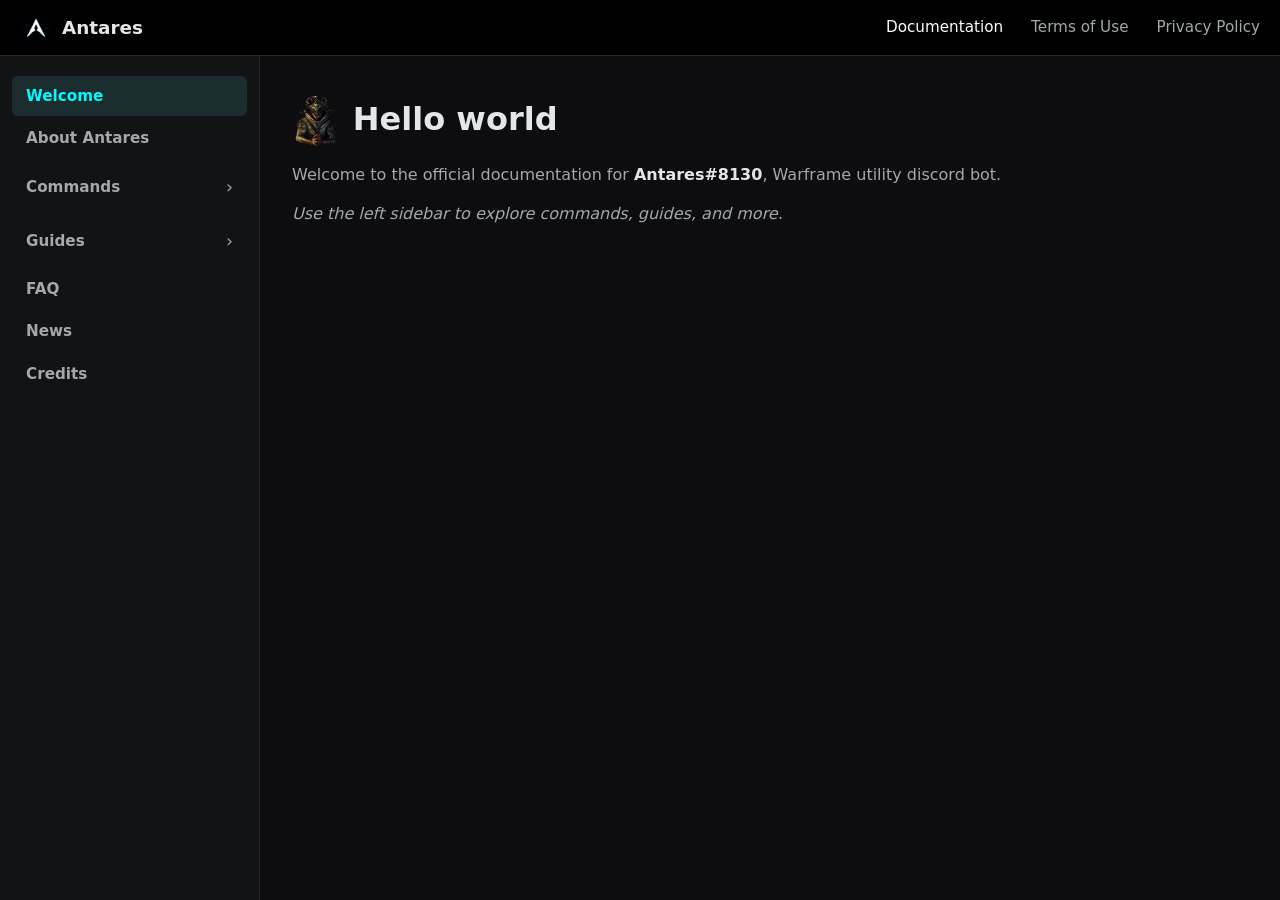
==== commit 5ecf093c: "Add files via upload" ====
--- a/index.html
+++ b/index.html
@@ -39,8 +39,7 @@
         <aside class="sidebar" id="sidebar">
             <nav class="sidebar-nav" aria-label="Documentation navigation">
                 <a href="#welcome" class="sidebar-link" data-section="welcome"><strong>Welcome</strong></a>
-                <a href="#about" class="sidebar-link" data-section="about"><strong>About</strong></a>
-                <a href="#faq" class="sidebar-link" data-section="faq"><strong>FAQ</strong></a>
+                <a href="#about" class="sidebar-link" data-section="about"><strong>About Antares</strong></a>
 
                 <div class="sidebar-group">
                     <button class="sidebar-group-toggle" type="button"
@@ -49,11 +48,10 @@
                     </button>
 
                     <div class="sidebar-group-items" id="commands-group">
-                        <a href="#help" class="sidebar-sublink" data-section="help">Help</a>
-                        <a href="#commands" class="sidebar-sublink" data-section="commands">Commands</a>
+                        <a href="#basics" class="sidebar-sublink" data-section="basics">Basics</a>
                         <a href="#relics" class="sidebar-sublink" data-section="relics">Relics</a>
                         <a href="#sniper" class="sidebar-sublink" data-section="sniper">Sniper</a>
-                        <a href="#lastdata" class="sidebar-sublink" data-section="lastdata">Inventory Management</a>
+                        <a href="#lastdata" class="sidebar-sublink" data-section="lastdata">Inventory</a>
                         <a href="#stats" class="sidebar-sublink" data-section="stats">Stats</a>
                         <a href="#leaderboard" class="sidebar-sublink" data-section="leaderboard">Leaderboards</a>
 
@@ -63,8 +61,7 @@
                                 <strong>Trackers</strong><span class="chevron" aria-hidden="true">›</span>
                             </button>
                             <div class="sidebar-group-items">
-                                <a href="#eda" class="sidebar-sublink" data-section="eda">Elite Deep Archimedea</a>
-                                <a href="#eta" class="sidebar-sublink" data-section="eta">Elite Temporal Archimedea</a>
+                                <a href="#archimedeas" class="sidebar-sublink" data-section="archimedeas">Elite/Temporal Archimedea</a>
                             </div>
                         </div>
 
@@ -86,11 +83,13 @@
                         <strong>Guides</strong><span class="chevron" aria-hidden="true">›</span>
                     </button>
                     <div class="sidebar-group-items" id="guides-group">
-                        <a href="#guide-inventory" class="sidebar-sublink" data-section="guide-inventory">Getting Started: Inventory</a>
-                        <a href="#guide-sniper" class="sidebar-sublink" data-section="guide-sniper">Getting Started: Sniper</a>
+                        <a href="#guide-inventory" class="sidebar-sublink" data-section="guide-inventory">Inventory</a>
+                        <a href="#guide-sniper" class="sidebar-sublink" data-section="guide-sniper">Sniper</a>
                     </div>
                 </div>
 
+                
+                <a href="#faq" class="sidebar-link" data-section="faq"><strong>FAQ</strong></a>
                 <a href="#news" class="sidebar-link" data-section="news"><strong>News</strong></a>
                 <a href="#credits" class="sidebar-link" data-section="credits"><strong>Credits</strong></a>
             </nav>
@@ -102,45 +101,53 @@
 
             <section id="welcome" class="content-section">
                 <h1><img src="assets/img/Baro.webp" alt="" class="welcome-img"> Hello world</h1>
-                <p>Welcome to the official documentation for <strong>Antares</strong> - a Discord bot built exclusively around Warframe.</p>
-                <p><em>Use the sidebar to explore commands, guides, and more.</em></p>
+                <p>Welcome to the official documentation for <strong>Antares#8130</strong>, Warframe utility discord bot.</p>
+                <p><em>Use the left sidebar to explore commands, guides, and more.</em></p>
             </section>
 
             <section id="about" class="content-section">
                 <h1>About</h1>
                 <p><strong>Antares</strong> is a Warframe-focused Discord bot designed to help alliance and clan.</p>
                 <p><em>Made by -AoD-justTrek and -AoD-choobie.</em></p>
-                <p><img src="assets/img/404SquadNotFound.png" alt="404 Squad Not Found alliance" class="alliance-img"> It currently lives on a public Warframe alliance server "404 Squad Not Found" and provides tools tailored to the game.</p>
-                <p><em>...</em></p>
+                <p class="guide-text">
+                    Bot is currently available on a public Warframe alliance server <img src="assets/img/404SquadNotFound.png" alt="404 Squad Not Found alliance" class="alliance-img"> <a href="https://discord.gg/RTUJTHkKHV" class="redirect">404 Squad Not Found</a>
+                    and provides tools tailored to the game.
+
+                    It offers many commands, such as displaying information about current weeklies/bounties/fissures - "Trackers".
+                    Various commands related to warframe.market website.
+                    More advanced commands that can show you intresting information about your inventory using AlecaFrame.
+
+                    This also includes the ability to share/check each others builds, stats etc.
+                    or view leaderboards to see who has the most of something, like resource or mission played.
+                </p>
             </section>
 
             <section id="faq" class="content-section">
                 <h1>FAQ</h1>
 
                 <div class="faq-item">
-                    <h3><span class="faq-label">Q</span> Can I invite the bot to my server?</h3>
-                    <p><span class="faq-label">A</span> Not yet. Antares commands are currently available on a public Warframe alliance server, with some commands also available in the bot's DMs.</p>
+                    <h3><span class="faq-label">Q</span> Can I invite the bot to my server? / Can I install it and use it in any server?</h3>
+                    <p><span class="faq-label">A</span> Not yet, but planned. Antares commands are currently available on a public Warframe alliance server. 
+                        With some commands also available in the bot's DMs.</p>
                 </div>
 
                 <div class="faq-item">
                     <h3><span class="faq-label">Q</span> Is the bot only for Warframe?</h3>
-                    <p><span class="faq-label">A</span> Yes. Antares is built exclusively for Warframe-related features.</p>
+                    <p><span class="faq-label">A</span> Yes. Antares is built exclusively around Warframe.</p>
                 </div>
 
                 <div class="faq-item">
                     <h3><span class="faq-label">Q</span> Does my submitted inventory update automatically?</h3>
-                    <p><span class="faq-label">A</span> Not everything updates automatically. It's recommended to manually update your inventory in the bot from time to time.</p>
+                    <p><span class="faq-label">A</span> Not everything updates automatically.</p>
                     <p>Automatic updates depend on what's available through the Alecaframe public token. Currently, this includes owned/opened relics and trade history.</p>
                     <p>If data isn't available through the public token, it cannot be automatically updated. In that case, Antares uses a snapshot of your last submitted <code>lastdata.dat</code> file.</p>
                 </div>
             </section>
 
-            <section id="help" class="content-section">
+            <section id="basics" class="content-section">
                 <h1>/help</h1>
                 <p>Your basic help command. Has an optional argument to show a specific help message.</p>
-            </section>
-
-            <section id="commands" class="content-section">
+
                 <h1>/commands</h1>
                 <p>Auto-generated list of all available commands, their descriptions, required and optional arguments.</p>
             </section>
@@ -148,103 +155,131 @@
             <section id="relics" class="content-section">
                 <h1>/relics</h1>
                 <p>Look up relics by part, set, resurgence, or ducats.</p>
-                <p><em>...</em></p>
+                <p><em>Content coming soon.</em></p>
             </section>
 
             <section id="price_history" class="content-section">
                 <h1>/price_history</h1>
                 <p>Shows the price history of an item.</p>
-                <p><em>...</em></p>
+                <p><em>Content coming soon.</em></p>
             </section>
 
             <section id="lastdata" class="content-section">
+
                 <h1>/lastdata send</h1>
-                <p>Sends your inventory to the bot.</p>
-                <p><em>...</em></p>
+                <p>Command used to send your inventory to the bot, either to register or update it.</p>
+                <img src="assets/img/lastdata_send.png" alt="lastdata_send" class="guide-img">
+
                 <h1>/lastdata settings</h1>
-                <p>Change your settings related to inventory.</p>
-                <p><em>...</em></p>
+                <p class="guide-text">Command used to view or change your settings related to inventory.
+                    To view them, don't use any arguments.
+                    To change them, use the <code>setting</code> & <code>toggle</code> arguments.
+                </p>
+                <img src="assets/img/lastdata_settings1.png" alt="lastdata_settings1" class="guide-img">
+                <img src="assets/img/lastdata_settings2.png" alt="lastdata_settings2" class="guide-img">
+
                 <h1>/lastdata remove</h1>
-                <p>Remove your inventory from the bot.</p>
-                <p><em>...</em></p>
+                <p>Command used to remove you from the bot completely.</p>
+                
             </section>
 
             <section id="leaderboard" class="content-section">
                 <h1>/lb item</h1>
                 <p>Shows a leaderboard for a specific item.</p>
-                <p><em>...</em></p>
+                <p><em>Content coming soon.</em></p>
                 <h1>/lb set</h1>
                 <p>Shows a leaderboard for a specific prime set.</p>
-                <p><em>...</em></p>
+                <p><em>Content coming soon.</em></p>
                 <h1>/lb category</h1>
                 <p>Shows a leaderboard for a specific category.</p>
-                <p><em>...</em></p>
-            </section>
-
-            <section id="eda" class="content-section">
+                <p><em>Content coming soon.</em></p>
+            </section>
+
+            <section id="archimedeas" class="content-section">
                 <h1>/eda</h1>
                 <p>Shows current Elite Deep Archimedea rotation.</p>
-                <p><em>...</em></p>
-            </section>
-
-            <section id="eta" class="content-section">
+                <p><em>Content coming soon.</em></p>
+
                 <h1>/eta</h1>
                 <p>Shows current Elite Temporal Archimedea rotation.</p>
-                <p><em>...</em></p>
-            </section>
+                <p><em>Content coming soon.</em></p>
+            </section>
+
 
             <section id="stats" class="content-section">
                 <h1>/stats</h1>
                 <p>Shows stats depending on what you pick, each category option has a unique view. Your stats by default but you can also select specific user.</p>
-                <p><em>...</em></p>
+                <p><em>Content coming soon.</em></p>
             </section>
 
             <section id="sniper" class="content-section">
                 <h1>/sniper add</h1>
                 <p>Adds a new sniper to the bot.</p>
-                <p><em>...</em></p>
+                <p><em>Content coming soon.</em></p>
                 <h1>/sniper remove</h1>
                 <p>Removes a sniper from the bot.</p>
-                <p><em>...</em></p>
+                <p><em>Content coming soon.</em></p>
                 <h1>/sniper update</h1>
                 <p>Updates a sniper in the bot.</p>
-                <p><em>...</em></p>
+                <p><em>Content coming soon.</em></p>
                 <h1>/sniper mute</h1>
                 <p>Mutes a sniper in the bot.</p>
-                <p><em>...</em></p>
+                <p><em>Content coming soon.</em></p>
                 <h1>/sniper list</h1>
                 <p>Lists all snipers in the bot.</p>
-                <p><em>...</em></p>
+                <p><em>Content coming soon.</em></p>
             </section>
 
             <section id="guide-inventory" class="content-section">
-                <h1>Inventory</h1>
-                <h2>Sending your inventory to the bot for the first time.</h2>
-                <p>After using <code>/lastdata send</code> command you will see a modal like this:</p>
-                <img src="assets/img/lastdata_modal.png" alt="Lastdata Modal" class="guide-img">
-
-                <p class="guide-text">You need to send <code>lastdata.dat</code> file and <code>Alecaframe Public Token</code>. Alecaframe Public Token is only required once on the first send. <code>Warframe Market profile link</code> is optional, can be sent anytime.</p>
-
-                <h3>How to find your lastData.dat file?</h3>
-                <p class="guide-text">It is located in <code>%localappdata%\AlecaFrame</code>. You can paste this path into the Windows search bar to open the folder. It is your inventory data and is used by commands like /stats, /lb, /build.</p>
-                <img src="assets/img/lastdatalocation.png" alt="Lastdata Location" class="guide-img">
-
-                <h3>How to find your AlecaFrame public token?</h3>
-                <p class="guide-text">It is required only once on the first send. Once in AlecaFrame: Go to the "Stats" tab. Press "Create public link". Press "Generate token" to copy it. It is your public token used to access AlecaFrame API.</p>
-                <img src="assets/img/token.png" alt="AlecaFrame Public Token" class="guide-img">
-
-                <h3>How to find your Warframe Market profile link?</h3>
-                <p class="guide-text">It is used by some of the commands, not required. Once in Warframe Market: Go to "My Profile". Simply copy the URL link to it.</p>
-                <img src="assets/img/warframe_market.png" alt="Warframe Market Profile" class="guide-img">
-
-                <h2>Updating your inventory</h2>
-                <p class="guide-text">Updating your inventory doesn't require Public Token. To update use <code>/lastdata send</code> command and only send <code>lastdata.dat</code> file. You can also simply DM the bot with the file - without any command/text. See "Does my submitted inventory update automatically?" in the FAQ.</p>
+                <h1>Guide to Inventory</h1>
+                <p>All commands related to your inventory are listed and explained in <a href="#lastdata" class="redirect">here</a>.</p>
+
+                <h2>1. Sending your inventory to the bot for the first time.</h2>
+                    <p>You can do that with <code>/lastdata send</code> command.</p>
+
+                    <h3>- How to find your lastData.dat file?</h3>
+                    <p class="guide-text">It is located in <code>%localappdata%\AlecaFrame</code>. 
+                        You can paste this path into the Windows search bar to open the folder. 
+                        It is your inventory data and is used by commands like /stats, /lb, /build.
+                    </p>
+                    <img src="assets/img/lastdatapath.png" alt="Lastdata Path" class="guide-img">
+                    <img src="assets/img/lastdatalocation.png" alt="Lastdata Location" class="guide-img">
+
+                    <h3>- How to find your AlecaFrame public token?</h3>
+                    <p class="guide-text">It is required only once on the first send. 
+                        Once in AlecaFrame: Go to the "Stats" tab. 
+                        Press "Create public link". Press "Generate token" to copy it. 
+                        It is your public token used to access AlecaFrame API.
+                    </p>
+                    <img src="assets/img/token.png" alt="AlecaFrame Public Token" class="guide-img">
+
+                    <h3>- How to find your Warframe Market profile link?</h3>
+                    <p class="guide-text">It is used by some of the commands, not required. 
+                        Once in Warframe Market: Go to "My Profile". Simply copy the URL link to it.
+                    </p>
+                    <img src="assets/img/warframe_market.png" alt="Warframe Market Profile" class="guide-img">
+
+                <h2>2. Updating your inventory</h2>
+                    <p class="guide-text">Updating your inventory doesn't require Public Token. 
+                        To update use <code>/lastdata send</code> command and only send <code>lastdata.dat</code> file. 
+                        You can also simply DM the bot with the file - without any command/text. 
+                        See "Does my submitted inventory update automatically?" in the FAQ.
+                    </p>
+                
+                <h2>3. Changing privacy settings of your inventory</h2>
+                    <p class="guide-text">You can do that with <code>/lastdata settings</code> command.
+                        By default, after sending your inventory it's public.
+                        See it's explanation in <a href="#lastdata" class="redirect">here</a>.
+                    </p>
+
+                <h2>4. Removing your inventory from the bot</h2>
+                    <p class="guide-text">You can do that anytime with <code>/lastdata remove</code> command.</p>
             </section>
 
             <section id="guide-sniper" class="content-section">
                 <h1>Sniper</h1>
                 <p>What it is and how to start using the bot's sniper feature.</p>
-                <p><em>...</em></p>
+                <p><em>Content coming soon.</em></p>
             </section>
 
             <section id="news" class="content-section">
@@ -260,7 +295,7 @@
             <section id="credits" class="content-section">
                 <h1>Credits</h1>
                 <p><strong>Antares</strong> uses various community tools and resources and I am grateful for their work.</p>
-                <p><em>...</em></p>
+                <p><em>Content coming soon.</em></p>
             </section>
 
             <section id="terms" class="content-section">
--- a/assets/css/style.css
+++ b/assets/css/style.css
@@ -117,7 +117,10 @@
     color: #fff;
 }
 
-
+.redirect {
+    color: var(--accent);
+    text-decoration: underline;
+}
 .menu-toggle {
     display: none;
 
@@ -423,9 +426,10 @@
 
 .guide-img {
     display: block;
-    width: auto;
-    max-width: 100%;
-    height: auto;
+    width: 60%;
+    max-width: 80%;
+    height: 60%;
+    max-height: 80%;
     margin: 18px 0 24px;
     border-radius: 6px;
 }
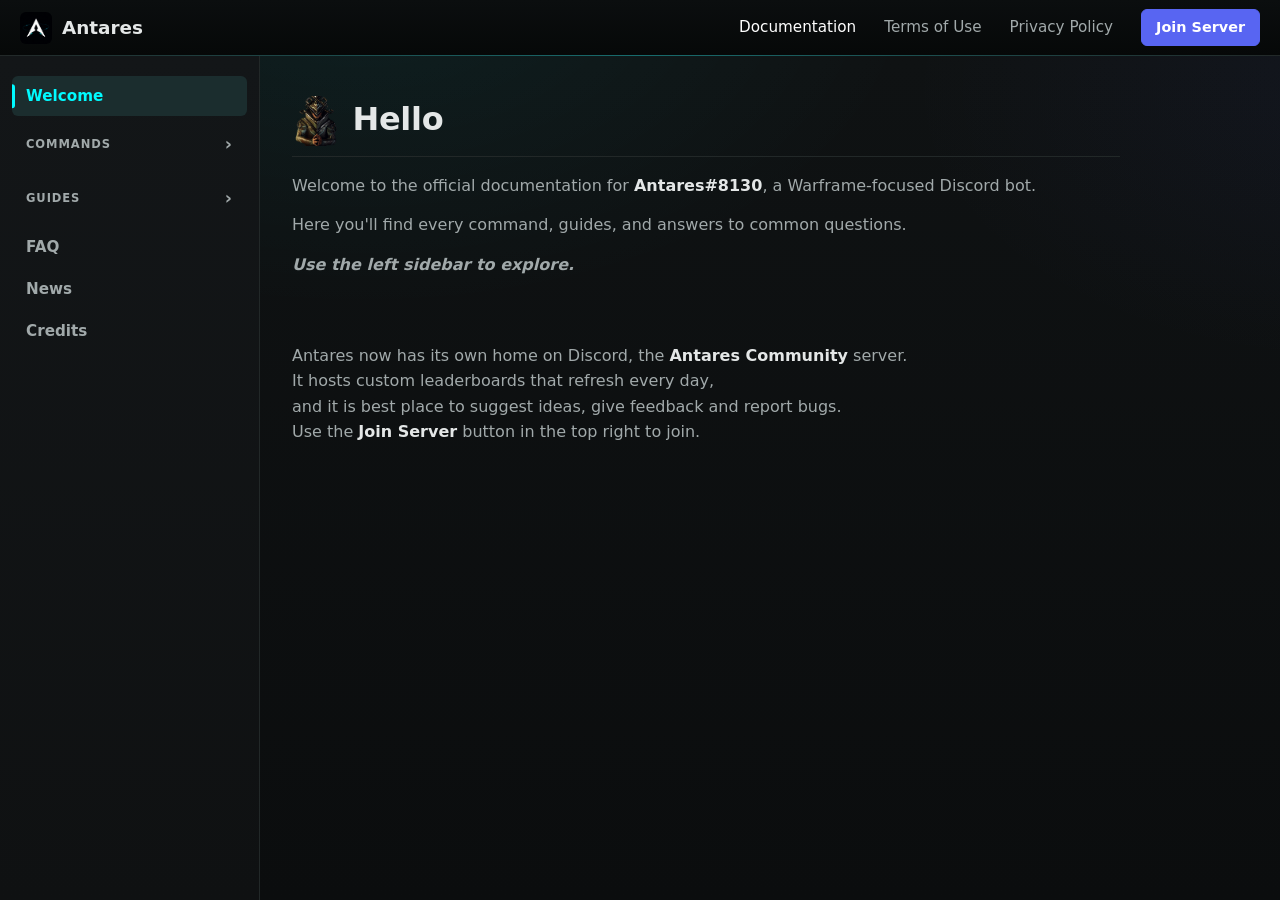
==== commit 4baf8c20: "Add files via upload" ====
--- a/index.html
+++ b/index.html
@@ -30,6 +30,7 @@
                 <a href="#welcome" data-section="welcome">Documentation</a>
                 <a href="#terms" data-section="terms">Terms of Use</a>
                 <a href="#privacy" data-section="privacy">Privacy Policy</a>
+                <a href="https://discord.gg/4aFzyAdEmt" class="join-btn" target="_blank" rel="noopener">Join Server</a>
             </nav>
         </div>
     </header>
@@ -39,7 +40,7 @@
         <aside class="sidebar" id="sidebar">
             <nav class="sidebar-nav" aria-label="Documentation navigation">
                 <a href="#welcome" class="sidebar-link" data-section="welcome"><strong>Welcome</strong></a>
-                <a href="#about" class="sidebar-link" data-section="about"><strong>About Antares</strong></a>
+                <!--<a href="#about" class="sidebar-link" data-section="about"><strong>About Antares</strong></a>-->
 
                 <div class="sidebar-group">
                     <button class="sidebar-group-toggle" type="button"
@@ -48,32 +49,13 @@
                     </button>
 
                     <div class="sidebar-group-items" id="commands-group">
-                        <a href="#basics" class="sidebar-sublink" data-section="basics">Basics</a>
-                        <a href="#relics" class="sidebar-sublink" data-section="relics">Relics</a>
+                        <a href="#important" class="sidebar-sublink" data-section="important"><img src="assets/img/Baro.webp" alt="" class="sublink-icon">Important</a>
+                        <a href="#leaderboard" class="sidebar-sublink" data-section="leaderboard">Leaderboards</a>
+                        <a href="#inventory" class="sidebar-sublink" data-section="inventory">Inventory</a>
+                        
+                        <a href="#trackers" class="sidebar-sublink" data-section="trackers">Trackers</a>
                         <a href="#sniper" class="sidebar-sublink" data-section="sniper">Sniper</a>
-                        <a href="#lastdata" class="sidebar-sublink" data-section="lastdata">Inventory</a>
-                        <a href="#stats" class="sidebar-sublink" data-section="stats">Stats</a>
-                        <a href="#leaderboard" class="sidebar-sublink" data-section="leaderboard">Leaderboards</a>
-
-                        <div class="sidebar-subgroup">
-                            <button class="sidebar-group-toggle" type="button"
-                                    data-group="cat-trackers" aria-expanded="false">
-                                <strong>Trackers</strong><span class="chevron" aria-hidden="true">›</span>
-                            </button>
-                            <div class="sidebar-group-items">
-                                <a href="#archimedeas" class="sidebar-sublink" data-section="archimedeas">Elite/Temporal Archimedea</a>
-                            </div>
-                        </div>
-
-                        <div class="sidebar-subgroup">
-                            <button class="sidebar-group-toggle" type="button"
-                                    data-group="cat-market" aria-expanded="false">
-                                <strong>Market</strong><span class="chevron" aria-hidden="true">›</span>
-                            </button>
-                            <div class="sidebar-group-items">
-                                <a href="#price_history" class="sidebar-sublink" data-section="price_history">Price History</a>
-                            </div>
-                        </div>
+                        <a href="#utility" class="sidebar-sublink" data-section="utility">Utility</a>
                     </div>
                 </div>
 
@@ -84,7 +66,7 @@
                     </button>
                     <div class="sidebar-group-items" id="guides-group">
                         <a href="#guide-inventory" class="sidebar-sublink" data-section="guide-inventory">Inventory</a>
-                        <a href="#guide-sniper" class="sidebar-sublink" data-section="guide-sniper">Sniper</a>
+                        <a href="#guide-ign" class="sidebar-sublink" data-section="guide-ign">IGN Change</a>
                     </div>
                 </div>
 
@@ -100,202 +82,381 @@
         <main class="content" id="content" tabindex="-1">
 
             <section id="welcome" class="content-section">
-                <h1><img src="assets/img/Baro.webp" alt="" class="welcome-img"> Hello world</h1>
-                <p>Welcome to the official documentation for <strong>Antares#8130</strong>, Warframe utility discord bot.</p>
-                <p><em>Use the left sidebar to explore commands, guides, and more.</em></p>
-            </section>
-
-            <section id="about" class="content-section">
+                <h1><img src="assets/img/Baro.webp" alt="" class="welcome-img"> Hello</h1>
+                <p>Welcome to the official documentation for <strong>Antares#8130</strong>, a Warframe-focused Discord bot.</p>
+                <p class="guide-text">Here you'll find every command, guides, and answers to common questions.</p>
+                
+                <p><strong><em>Use the left sidebar to explore.</em></strong></p>
+
+                <p class="guide-text">
+
+                    Antares now has its own home on Discord, the <strong>Antares Community</strong> server.
+                    It hosts custom leaderboards that refresh every day, 
+                    and it is best place to suggest ideas, give feedback and report bugs.
+                    Use the <strong>Join Server</strong> button in the top right to join.
+                </p>
+            </section>
+
+            <!--<section id="about" class="content-section">
                 <h1>About</h1>
-                <p><strong>Antares</strong> is a Warframe-focused Discord bot designed to help alliance and clan.</p>
+                <p><strong>Antares</strong> is a Warframe-focused Discord bot.</p>
                 <p><em>Made by -AoD-justTrek and -AoD-choobie.</em></p>
-                <p class="guide-text">
-                    Bot is currently available on a public Warframe alliance server <img src="assets/img/404SquadNotFound.png" alt="404 Squad Not Found alliance" class="alliance-img"> <a href="https://discord.gg/RTUJTHkKHV" class="redirect">404 Squad Not Found</a>
-                    and provides tools tailored to the game.
-
-                    It offers many commands, such as displaying information about current weeklies/bounties/fissures - "Trackers".
-                    Various commands related to warframe.market website.
-                    More advanced commands that can show you intresting information about your inventory using AlecaFrame.
-
-                    This also includes the ability to share/check each others builds, stats etc.
-                    or view leaderboards to see who has the most of something, like resource or mission played.
-                </p>
-            </section>
+                <p>The bot provides a range of game-tailored tools.</p>
+            </section>-->
 
             <section id="faq" class="content-section">
                 <h1>FAQ</h1>
 
-                <div class="faq-item">
-                    <h3><span class="faq-label">Q</span> Can I invite the bot to my server? / Can I install it and use it in any server?</h3>
-                    <p><span class="faq-label">A</span> Not yet, but planned. Antares commands are currently available on a public Warframe alliance server. 
-                        With some commands also available in the bot's DMs.</p>
-                </div>
-
-                <div class="faq-item">
-                    <h3><span class="faq-label">Q</span> Is the bot only for Warframe?</h3>
-                    <p><span class="faq-label">A</span> Yes. Antares is built exclusively around Warframe.</p>
-                </div>
-
-                <div class="faq-item">
-                    <h3><span class="faq-label">Q</span> Does my submitted inventory update automatically?</h3>
-                    <p><span class="faq-label">A</span> Not everything updates automatically.</p>
-                    <p>Automatic updates depend on what's available through the Alecaframe public token. Currently, this includes owned/opened relics and trade history.</p>
-                    <p>If data isn't available through the public token, it cannot be automatically updated. In that case, Antares uses a snapshot of your last submitted <code>lastdata.dat</code> file.</p>
-                </div>
-            </section>
-
-            <section id="basics" class="content-section">
-                <h1>/help</h1>
-                <p>Your basic help command. Has an optional argument to show a specific help message.</p>
-
-                <h1>/commands</h1>
-                <p>Auto-generated list of all available commands, their descriptions, required and optional arguments.</p>
-            </section>
-
-            <section id="relics" class="content-section">
-                <h1>/relics</h1>
-                <p>Look up relics by part, set, resurgence, or ducats.</p>
-                <p><em>Content coming soon.</em></p>
-            </section>
-
-            <section id="price_history" class="content-section">
-                <h1>/price_history</h1>
-                <p>Shows the price history of an item.</p>
-                <p><em>Content coming soon.</em></p>
-            </section>
-
-            <section id="lastdata" class="content-section">
-
-                <h1>/lastdata send</h1>
-                <p>Command used to send your inventory to the bot, either to register or update it.</p>
-                <img src="assets/img/lastdata_send.png" alt="lastdata_send" class="guide-img">
-
-                <h1>/lastdata settings</h1>
-                <p class="guide-text">Command used to view or change your settings related to inventory.
-                    To view them, don't use any arguments.
-                    To change them, use the <code>setting</code> & <code>toggle</code> arguments.
-                </p>
-                <img src="assets/img/lastdata_settings1.png" alt="lastdata_settings1" class="guide-img">
-                <img src="assets/img/lastdata_settings2.png" alt="lastdata_settings2" class="guide-img">
-
-                <h1>/lastdata remove</h1>
-                <p>Command used to remove you from the bot completely.</p>
-                
+                <details class="faq-item">
+                        <summary>
+                            <h3><span class="faq-label">Q</span> Can I invite the bot to my server? / Can I install it and use it in any server?</h3>
+                        </summary>
+                        <div class="faq-answer">
+                            <p><span class="faq-label">A</span> Not yet, but maybe in the future. Antares commands are currently available on a public Antares Community discord server.</p>
+                        </div>
+                </details>
+
+                <details class="faq-item">
+                        <summary>
+                            <h3><span class="faq-label">Q</span> Is the bot only for Warframe?</h3>
+                        </summary>
+                        <div class="faq-answer">
+                            <p><span class="faq-label">A</span> Yes. Antares is built exclusively around Warframe.</p>
+                        </div>
+                </details>
+
+                <details class="faq-item">
+                        <summary>
+                            <h3><span class="faq-label">Q</span> What does update automatically and what does not?</h3>
+                        </summary>
+                        <div class="faq-answer">
+                            <p><span class="faq-label">A</span> It depends on AlecaFrame.</p>
+                            <p>What can and is updated automatically daily: all owned relics, opened relics, trades, platinum, endo, credits, aya, vitus, orokin ducats.</p>
+                            <p>For anything else Antares uses latest snapshot of the submitted <code>lastData.dat</code> file.</p>
+                        </div>
+                </details>
+            </section>
+
+            <section id="utility" class="content-section">
+                <header class="page-header">
+                    <h1>Utility</h1>
+                    <p class="page-lead">Various handy or helpful commands.</p>
+                </header>
+
+                <div class="cmd-block">
+                    <h2>[item]</h2>
+                    <p>Item search. Shows basic info about a given item.</p>
+                    <p>For example: <code>[lith g15]</code>, <code>[arcane energize]</code>.</p>
+                </div>
+
+                <div class="cmd-block">
+                    <h2>/relics</h2>
+                    <p>Look up relics by part, set, resurgence, or ducats in rewards.</p>
+                </div>
+
+                <div class="cmd-block">
+                    <h2>/legend</h2>
+                    <p>Send maps for Tent/Mother locations to your DMs.</p>
+                </div>
+
+                <div class="cmd-block">
+                    <h2>/price_history</h2>
+                    <p>Shows price history for a given item.</p>
+                </div>
+
+                <div class="cmd-block">
+                    <h2>/wfm user</h2>
+                    <p>Shows warframe.market user info.</p>
+                </div>
+
+                <div class="cmd-block">
+                    <h2>/wfm elites</h2>
+                    <p>Shows top 100 warframe.market users ranked by reputation.</p>
+                </div>
+
+                <div class="cmd-block">
+                    <h2>/wfm highest_price</h2>
+                    <p>Shows top highest priced items on warframe.market in a given group.</p>
+                </div>
+
+                <div class="cmd-block">
+                    <h2>/wfm highest_volume</h2>
+                    <p>Shows top highest volume items on warframe.market in a given group.</p>
+                </div>
+            </section>
+
+            <section id="inventory" class="content-section">
+                <header class="page-header">
+                    <h1>Inventory</h1>
+                    <p class="page-lead">Commands that work with and can show interesting info about your inventory.
+                        All of them can be targeted at another user if their privacy settings allow.</p>
+                </header>
+
+                <div class="cmd-block">
+                    <h2>/stats</h2>
+                    <p>Shows your stats, has different unique categories.</p>
+                    <p>All categories autocomplete so you can see them all when using the command.</p>
+                </div>
+
+                <div class="cmd-block">
+                    <h2>/graphs</h2>
+                    <p>Shows a graph of stats history.</p>
+                </div>
+
+                <div class="cmd-block">
+                    <h2>/build</h2>
+                    <p>Shows a Warframe/Weapon/etc. build.</p>
+                </div>
+
+            </section>
+
+            <section id="important" class="content-section">
+                <header class="page-header">
+                    <h1>Important</h1>
+                    <p class="page-lead">Commands used to manage your inventory with the bot.</p>
+                </header>
+
+                <div class="cmd-block">
+                    <h2>/lastdata send</h2>
+                    <p>Command used to send your inventory to the bot, either to register or update it.</p>
+                    <img src="assets/img/lastdata_send.png" alt="lastdata_send" class="guide-img">
+                </div>
+
+                <div class="cmd-block">
+                    <h2>/lastdata settings</h2>
+                    <p class="guide-text">Command used to view or change your settings related to inventory.
+                        To view them, don't use any arguments.
+                        To change them, use the <code>setting</code> & <code>toggle</code> arguments.
+                    </p>
+                    <img src="assets/img/lastdata_settings1.png" alt="lastdata_settings1" class="guide-img">
+                    <img src="assets/img/lastdata_settings2.png" alt="lastdata_settings2" class="guide-img">
+                </div>
+
+                <div class="cmd-block">
+                    <h2>/lastdata remove</h2>
+                    <p>Command used to remove you from the bot completely.</p>
+                </div>
             </section>
 
             <section id="leaderboard" class="content-section">
-                <h1>/lb item</h1>
-                <p>Shows a leaderboard for a specific item.</p>
-                <p><em>Content coming soon.</em></p>
-                <h1>/lb set</h1>
-                <p>Shows a leaderboard for a specific prime set.</p>
-                <p><em>Content coming soon.</em></p>
-                <h1>/lb category</h1>
-                <p>Shows a leaderboard for a specific category.</p>
-                <p><em>Content coming soon.</em></p>
-            </section>
-
-            <section id="archimedeas" class="content-section">
-                <h1>/eda</h1>
-                <p>Shows current Elite Deep Archimedea rotation.</p>
-                <p><em>Content coming soon.</em></p>
-
-                <h1>/eta</h1>
-                <p>Shows current Elite Temporal Archimedea rotation.</p>
-                <p><em>Content coming soon.</em></p>
-            </section>
-
-
-            <section id="stats" class="content-section">
-                <h1>/stats</h1>
-                <p>Shows stats depending on what you pick, each category option has a unique view. Your stats by default but you can also select specific user.</p>
-                <p><em>Content coming soon.</em></p>
+                <header class="page-header">
+                    <h1>Leaderboards</h1>
+                    <p class="page-lead">Commands that show rankings between users that have registered and are in the current server.</p>
+                </header>
+
+                <div class="cmd-block">
+                    <h2>/lb item</h2>
+                    <p>Shows a leaderboard for a specific item.</p>
+                </div>
+
+                <div class="cmd-block">
+                    <h2>/lb category</h2>
+                    <p>Shows a leaderboard for a category. All categories autocomplete so you can see them all when using the command.</p>
+                </div>
+
+                <div class="cmd-block">
+                    <h2>/lb set</h2>
+                    <p>Shows a leaderboard for a specific prime set.</p>
+                </div>
+            </section>
+
+            <section id="trackers" class="content-section">
+                <header class="page-header">
+                    <h1>Trackers</h1>
+                    <p class="page-lead">Commands that can tell you what is currently happening in Warframe.</p>
+                </header>
+
+                <div class="cmd-block">
+                    <h2>/eda</h2>
+                    <p>Shows active Elite Archimedea missions along with modifiers.</p>
+                </div>
+
+                <div class="cmd-block">
+                    <h2>/eta</h2>
+                    <p>Shows active Temporal Archimedea missions along with modifiers.</p>
+                </div>
+
+                <div class="cmd-block">
+                    <h2>/archon</h2>
+                    <p>Shows active Archon Hunt missions.</p>
+                </div>
+
+                <div class="cmd-block">
+                    <h2>/circuit</h2>
+                    <p>Shows active Warframe and Incarnon choices.</p>
+                </div>
+
+                <div class="cmd-block">
+                    <h2>/calendar</h2>
+                    <p>Shows weekly calendar rewards, challenges, overrides, birthdays.</p>
+                </div>
+
+                <div class="cmd-block">
+                    <h2>/descendia</h2>
+                    <p>Shows active and upcoming Descendia rotations.</p>
+                </div>
+
+                <div class="cmd-block">
+                    <h2>/voidfissures</h2>
+                    <p>Shows active Void Fissures.</p>
+                </div>
+
+                <div class="cmd-block">
+                    <h2>/voidstorms</h2>
+                    <p>Shows active Void Storms.</p>
+                </div>
+
+                <div class="cmd-block">
+                    <h2>/arbitration</h2>
+                    <p>Shows active, upcoming, and next S-tier Arbitration missions.</p>
+                </div>
+
+                <div class="cmd-block">
+                    <h2>/bounties</h2>
+                    <p>Shows active bounties for all syndicates.</p>
+                </div>
             </section>
 
             <section id="sniper" class="content-section">
-                <h1>/sniper add</h1>
-                <p>Adds a new sniper to the bot.</p>
-                <p><em>Content coming soon.</em></p>
-                <h1>/sniper remove</h1>
-                <p>Removes a sniper from the bot.</p>
-                <p><em>Content coming soon.</em></p>
-                <h1>/sniper update</h1>
-                <p>Updates a sniper in the bot.</p>
-                <p><em>Content coming soon.</em></p>
-                <h1>/sniper mute</h1>
-                <p>Mutes a sniper in the bot.</p>
-                <p><em>Content coming soon.</em></p>
-                <h1>/sniper list</h1>
-                <p>Lists all snipers in the bot.</p>
-                <p><em>Content coming soon.</em></p>
+                <header class="page-header">
+                    <h1>Sniper</h1>
+                    <p class="page-lead">A feature that will make the bot send a private message to you if it finds any warframe.market orders matching your snipelist.</p>
+                </header>
+
+                <div class="cmd-block">
+                    <h2>/sniper add</h2>
+                    <p>Adds an item to your snipelist.</p>
+                </div>
+
+                <div class="cmd-block">
+                    <h2>/sniper remove</h2>
+                    <p>Removes an item from your snipelist.</p>
+                </div>
+
+                <div class="cmd-block">
+                    <h2>/sniper update</h2>
+                    <p>Updates an item in your snipelist.</p>
+                </div>
+
+                <div class="cmd-block">
+                    <h2>/sniper list</h2>
+                    <p>Shows your snipelist.</p>
+                </div>
+
+                <div class="cmd-block">
+                    <h2>/sniper mute</h2>
+                    <p>Mute or unmute notifications. Either everything, a group of items, or specific item.</p>
+                </div>
             </section>
 
             <section id="guide-inventory" class="content-section">
                 <h1>Guide to Inventory</h1>
-                <p>All commands related to your inventory are listed and explained in <a href="#lastdata" class="redirect">here</a>.</p>
+                <p>All commands related to your inventory are listed and explained <a href="#important" class="redirect">here</a>.</p>
 
                 <h2>1. Sending your inventory to the bot for the first time.</h2>
                     <p>You can do that with <code>/lastdata send</code> command.</p>
 
-                    <h3>- How to find your lastData.dat file?</h3>
-                    <p class="guide-text">It is located in <code>%localappdata%\AlecaFrame</code>. 
-                        You can paste this path into the Windows search bar to open the folder. 
-                        It is your inventory data and is used by commands like /stats, /lb, /build.
-                    </p>
-                    <img src="assets/img/lastdatapath.png" alt="Lastdata Path" class="guide-img">
-                    <img src="assets/img/lastdatalocation.png" alt="Lastdata Location" class="guide-img">
-
-                    <h3>- How to find your AlecaFrame public token?</h3>
-                    <p class="guide-text">It is required only once on the first send. 
-                        Once in AlecaFrame: Go to the "Stats" tab. 
-                        Press "Create public link". Press "Generate token" to copy it. 
-                        It is your public token used to access AlecaFrame API.
-                    </p>
-                    <img src="assets/img/token.png" alt="AlecaFrame Public Token" class="guide-img">
-
-                    <h3>- How to find your Warframe Market profile link?</h3>
-                    <p class="guide-text">It is used by some of the commands, not required. 
-                        Once in Warframe Market: Go to "My Profile". Simply copy the URL link to it.
-                    </p>
-                    <img src="assets/img/warframe_market.png" alt="Warframe Market Profile" class="guide-img">
+                    <details class="faq-item">
+                        <summary>
+                            <span class="faq-label">Q</span> How to find your lastData.dat file?
+                        </summary>
+                        <div class="faq-answer">
+                            <p class="guide-text">It is located in <code>%localappdata%\AlecaFrame</code>. 
+                                You can paste this path into the Windows search bar to open the folder. 
+                                It is your inventory data and is used by commands like /stats, /lb, /build.
+                            </p>
+                            <img src="assets/img/lastdatapath.png" alt="Lastdata Path" class="guide-img">
+                            <img src="assets/img/lastdatalocation.png" alt="Lastdata Location" class="guide-img">
+                        </div>
+                    </details>
+
+                    <details class="faq-item">
+                        <summary>
+                            <span class="faq-label">Q</span> How to find your AlecaFrame public token?</summary>
+                        <div class="faq-answer">
+                            <p class="guide-text">It is required only once on the first send. 
+                                Once in AlecaFrame: Go to the "Stats" tab. 
+                                Press "Create public link". Press "Generate token" to copy it. 
+                                It is your public token used to access AlecaFrame API.
+                            </p>
+                            <img src="assets/img/token.png" alt="AlecaFrame Public Token" class="guide-img">
+                        </div>
+                    </details>
+
 
                 <h2>2. Updating your inventory</h2>
                     <p class="guide-text">Updating your inventory doesn't require Public Token. 
                         To update use <code>/lastdata send</code> command and only send <code>lastdata.dat</code> file. 
-                        You can also simply DM the bot with the file - without any command/text. 
-                        See "Does my submitted inventory update automatically?" in the FAQ.
-                    </p>
+                        You can also simply DM the bot with the file - without any command/text.
+                    </p>
+                
                 
                 <h2>3. Changing privacy settings of your inventory</h2>
                     <p class="guide-text">You can do that with <code>/lastdata settings</code> command.
                         By default, after sending your inventory it's public.
-                        See it's explanation in <a href="#lastdata" class="redirect">here</a>.
+                        See its explanation <a href="#inventory" class="redirect">here</a>.
                     </p>
 
                 <h2>4. Removing your inventory from the bot</h2>
                     <p class="guide-text">You can do that anytime with <code>/lastdata remove</code> command.</p>
             </section>
 
-            <section id="guide-sniper" class="content-section">
-                <h1>Sniper</h1>
-                <p>What it is and how to start using the bot's sniper feature.</p>
-                <p><em>Content coming soon.</em></p>
+            <section id="guide-ign" class="content-section">
+                <h1>Guide to In-Game Name</h1>
+                <p>
+                    Small guide related to changing your in-game name.
+                </p>
+
+                <h2>Why there's a guide for it?</h2>
+                    <p class="guide-text">When you change your In-Game Name, AlecaFrame treats it as a new "account" and your stats & trade history are lost.
+                        Antares prevents that and can preserve it.
+                        <ul>
+                            <li>If you are using Antares, you are basicly already set</li>
+                        </ul>
+                    </p>
+
+                <h2>After changing your in-game name, simply update your public token.</h2>
+                    <p class="guide-text">That means generate a new one in AlecaFrame and update it with the <code>/lastdata send</code> command.</p>
+                    <p class="guide-text">There's no limit on how many times you can change your IGN in the bot.
+                        Everywhere your stats & trade history are used, it is handled correctly.
+                        You can also see your old IGN and new IGN in the <code>/graphs</code> command:
+                    </p>
+                    <img src="assets/img/graph_ign.png" alt="Graph Showing IGNs" class="guide-img">
+
             </section>
 
             <section id="news" class="content-section">
                 <h1>News</h1>
                 <p><em>Any major changes, fixes, updates, new features will be put here.</em></p>
                 <article class="news-item">
-                    <h3>Documentation</h3>
+                    <h3>Discord Server Up</h3>
+                    <time datetime="2026-11-09">09.11.2026</time>
+                    <p class="guide-text">Antares now has its own Discord server.
+                        Join to see custom leaderboards, to share ideas, follow updates and more.
+                    </p>
+                </article>
+                <article class="news-item">
+                    <h3>New Command, Account Data Preservation & few changes</h3>
+                    <time datetime="2026-10-22">22.10.2026</time>
+                    <p class="guide-text">New command "/graphs" added.
+                        Added a way to preserve stats/trading history after IGN change.
+
+                        Leaderboard for these items are now also Auto-updated daily:
+                            platinum, endo, credits, aya, orokin ducats
+                    </p>
+                </article>
+                <article class="news-item">
+                    <h3>Documentation Up</h3>
                     <time datetime="2026-10-10">10.10.2026</time>
                     <p>The first version of the Antares documentation.</p>
                 </article>
-            </section>
-
-            <section id="credits" class="content-section">
-                <h1>Credits</h1>
-                <p><strong>Antares</strong> uses various community tools and resources and I am grateful for their work.</p>
-                <p><em>Content coming soon.</em></p>
+                
+            </section>
+
+            <section id="credits" class="content-section"> <h1>Credits</h1>
+                <p><strong>Antares</strong> uses various community tools and resources and I am grateful for the work that was put into them.</p>
+                <p>I also want to thank everyone who uses the bot, shares ideas and gives feedback.</p>
+                <p><em>AlecaFrame, Vaulted Relic Community, Warframe.Market, Space Ninja Dev, Angels of Deals.</em></p>
             </section>
 
             <section id="terms" class="content-section">
--- a/assets/css/style.css
+++ b/assets/css/style.css
@@ -51,6 +51,11 @@
     font: inherit;
 }
 
+::selection {
+    background: rgba(0, 250, 255, 0.25);
+    color: #fff;
+}
+
 
 .top-nav {
     position: fixed;
@@ -59,8 +64,19 @@
     height: var(--top-nav-height);
     z-index: 1000;
 
-    background: #000;
+    background: linear-gradient(180deg, #0b0e0f 0%, #060808 100%);
     border-bottom: 1px solid var(--border);
+}
+
+.top-nav::after {
+    content: "";
+    position: absolute;
+    left: 0;
+    right: 0;
+    bottom: -1px;
+    height: 1px;
+    pointer-events: none;
+    background: linear-gradient(90deg, transparent, rgba(0, 250, 255, 0.32), transparent);
 }
 
 .top-nav-inner {
@@ -117,9 +133,32 @@
     color: #fff;
 }
 
+.top-links a.join-btn {
+    color: #fff;
+    background: #5865f2;
+    border: 1px solid #5865f2;
+    border-radius: 6px;
+    padding: 6px 14px;
+    font-size: 0.9rem;
+    font-weight: 600;
+    white-space: nowrap;
+    transition: background 0.15s, border-color 0.15s;
+}
+
+.top-links a.join-btn:hover,
+.top-links a.join-btn.active {
+    background: #4752c4;
+    border-color: #4752c4;
+    color: #fff;
+}
+
 .redirect {
     color: var(--accent);
     text-decoration: underline;
+}
+
+.redirect:hover {
+    color: #fff;
 }
 .menu-toggle {
     display: none;
@@ -189,7 +228,7 @@
 
     flex: 0 0 var(--sidebar-width);
 
-    background: var(--bg-sidebar);
+    background: linear-gradient(180deg, #131618 0%, #0f1112 100%);
     border-right: 1px solid var(--border);
 
     overflow-x: hidden;
@@ -210,6 +249,7 @@
 
 .sidebar-link,
 .sidebar-sublink {
+    position: relative;
     display: block;
 
     padding: 8px 14px;
@@ -233,6 +273,21 @@
     color: var(--accent);
 }
 
+.sidebar-link.active::before,
+.sidebar-sublink.active::before {
+    content: "";
+    position: absolute;
+    left: 0;
+    top: 50%;
+    transform: translateY(-50%);
+
+    width: 3px;
+    height: 58%;
+
+    background: var(--accent);
+    border-radius: 0 3px 3px 0;
+}
+
 
 .sidebar-group {
     margin: 4px 0;
@@ -253,7 +308,10 @@
     border-radius: 6px;
 
     color: var(--text-muted);
-    font-size: 0.95rem;
+    font-size: 0.72rem;
+    font-weight: 700;
+    letter-spacing: 0.08em;
+    text-transform: uppercase;
     text-align: left;
 
     cursor: pointer;
@@ -278,8 +336,9 @@
 
 .sidebar-group-items {
     display: none;
+    margin: 2px 0 2px 14px;
     padding-left: 12px;
-    margin-top: 2px;
+    border-left: 1px solid var(--border);
 }
 
 .sidebar-group.open > .sidebar-group-items,
@@ -308,6 +367,24 @@
 .sidebar-sublink {
     padding: 6px 14px;
     font-size: 0.9rem;
+}
+
+.sublink-icon {
+    width: 14px;
+    height: 14px;
+    margin-right: 8px;
+    vertical-align: -2px;
+
+    border-radius: 3px;
+    object-fit: contain;
+
+    opacity: 0.55;
+    transition: opacity 0.15s;
+}
+
+.sidebar-sublink:hover .sublink-icon,
+.sidebar-sublink.active .sublink-icon {
+    opacity: 1;
 }
 
 
@@ -329,7 +406,10 @@
 
     padding: 0;
 
-    background: var(--bg-content);
+    background:
+        radial-gradient(900px 520px at 10% -8%, rgba(0, 250, 255, 0.06), transparent 62%),
+        radial-gradient(760px 460px at 108% 4%, rgba(88, 101, 242, 0.05), transparent 60%),
+        linear-gradient(180deg, #0f1213 0%, #0b0d0e 100%);
 
     overflow-x: hidden;
     overflow-y: auto;
@@ -358,17 +438,68 @@
 
 .content h1 {
     margin: 0 0 16px;
+    padding-bottom: 10px;
+    border-bottom: 1px solid var(--border);
 
     font-size: 2rem;
     font-weight: 700;
     line-height: 1.3;
-}
-
-.content h2 {
+    letter-spacing: -0.01em;
+}
+
+.content-section > h2 {
     margin: 28px 0 12px;
+    padding-left: 12px;
+    border-left: 3px solid rgba(0, 250, 255, 0.5);
 
     font-size: 1.4rem;
     line-height: 1.4;
+}
+
+/* Page header (command pages) */
+.page-header {
+    margin: 0 0 26px;
+    padding-bottom: 16px;
+    border-bottom: 1px solid var(--border);
+}
+
+.page-header h1 {
+    margin: 0 0 10px;
+    padding-bottom: 0;
+    border-bottom: 0;
+}
+
+.page-lead {
+    margin: 0;
+    padding-left: 12px;
+    border-left: 3px solid rgba(0, 250, 255, 0.5);
+
+    color: var(--text-muted);
+    font-size: 1.05rem;
+    line-height: 1.6;
+}
+
+/* Command blocks */
+.cmd-block {
+    margin: 0 0 16px;
+    padding: 16px 20px;
+
+    background: rgba(255, 255, 255, 0.015);
+    border: 1px solid var(--border);
+    border-radius: 8px;
+}
+
+.cmd-block h2 {
+    margin: 0 0 8px;
+
+    font-family: Consolas, "Courier New", monospace;
+    font-size: 1.15rem;
+    font-weight: 700;
+    color: var(--accent);
+}
+
+.cmd-block > :last-child {
+    margin-bottom: 0;
 }
 
 .content h3 {
@@ -379,6 +510,20 @@
 .content p {
     margin-bottom: 14px;
     color: var(--text-muted);
+}
+
+.content ul {
+    margin: 0 0 14px;
+    padding-left: 22px;
+    color: var(--text-muted);
+}
+
+.content li {
+    margin-bottom: 6px;
+}
+
+.content li::marker {
+    color: var(--accent);
 }
 
 .content strong {
@@ -440,13 +585,59 @@
 
 
 
+/* Expandable FAQ / Guide questions */
 .faq-item {
-    padding: 14px 0;
+    padding: 0;
     border-bottom: 1px solid var(--border);
 }
 
 .faq-item:last-child {
     border-bottom: 0;
+}
+
+.faq-item summary {
+    display: flex;
+    align-items: center;
+    gap: 8px;
+    padding: 14px 0;
+    cursor: pointer;
+    list-style: none;           /* remove default triangle in some browsers */
+    font-size: 1.05rem;
+    font-weight: 600;
+    color: var(--text);
+    user-select: none;
+}
+
+.faq-item summary::-webkit-details-marker {
+    display: none;              /* Chrome/Safari */
+}
+
+.faq-item summary::after {
+    content: "›";
+    margin-left: auto;
+    font-size: 1.2rem;
+    color: var(--text-muted);
+    transition: transform 0.2s;
+}
+
+.faq-item[open] summary::after {
+    transform: rotate(90deg);
+}
+
+.faq-item summary:hover::after {
+    color: var(--accent);
+}
+
+.faq-answer {
+    padding: 0 0 18px 26px;     /* indent the answer a bit */
+}
+
+.faq-answer p {
+    margin-bottom: 8px;
+}
+
+.faq-answer p:last-child {
+    margin-bottom: 0;
 }
 
 .faq-item h3 {
@@ -595,7 +786,7 @@
         font-size: 1.7rem;
     }
 
-    .content h2 {
+    .content-section > h2 {
         font-size: 1.3rem;
     }
 }
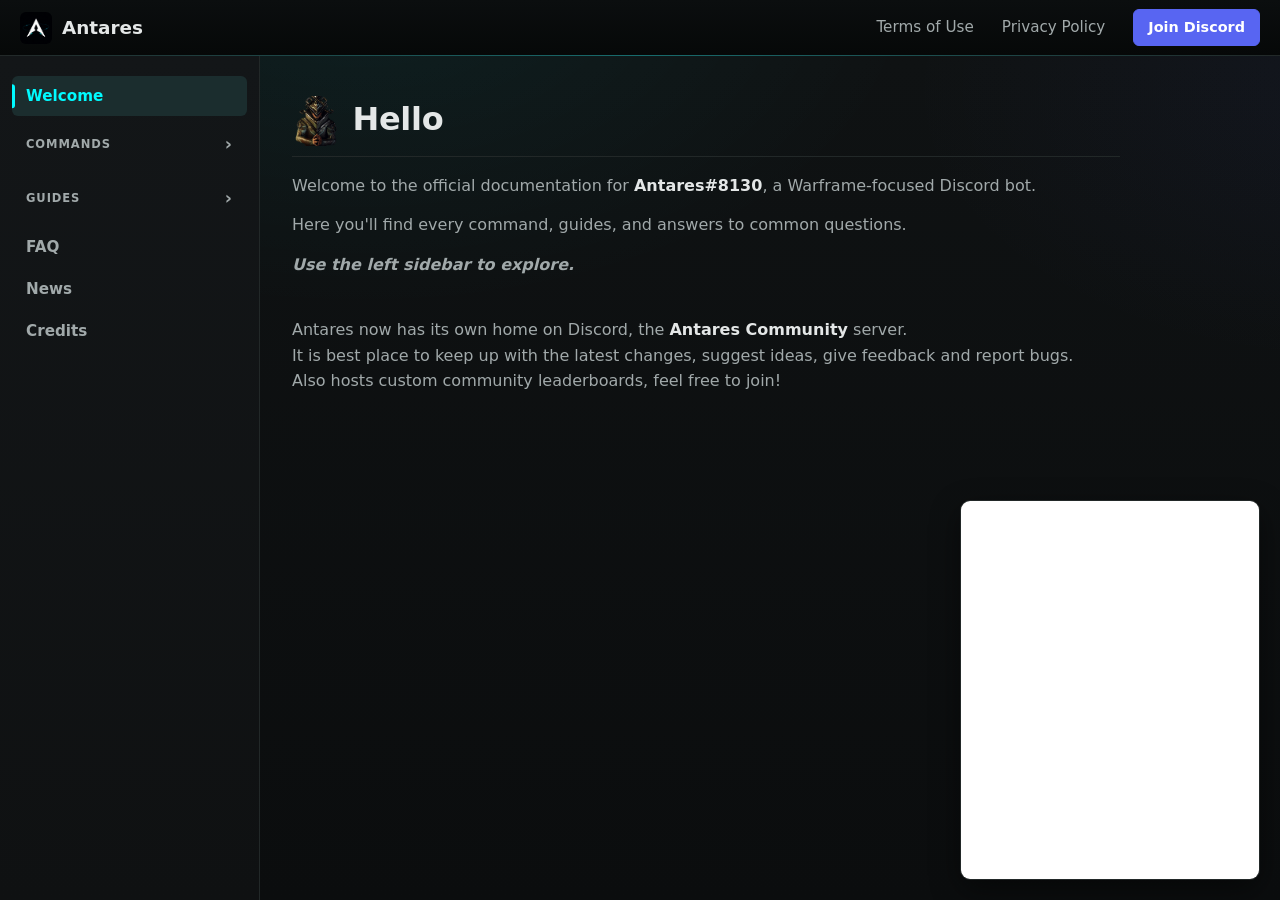
==== commit 5b44c056: "Add files via upload" ====
--- a/index.html
+++ b/index.html
@@ -27,10 +27,10 @@
             </a>
 
             <nav class="top-links" aria-label="Main navigation">
-                <a href="#welcome" data-section="welcome">Documentation</a>
+                <!--<a href="#welcome" data-section="welcome">Documentation</a>-->
                 <a href="#terms" data-section="terms">Terms of Use</a>
                 <a href="#privacy" data-section="privacy">Privacy Policy</a>
-                <a href="https://discord.gg/4aFzyAdEmt" class="join-btn" target="_blank" rel="noopener">Join Server</a>
+                <a href="https://discord.gg/4aFzyAdEmt" class="join-btn" target="_blank" rel="noopener">Join Discord</a>
             </nav>
         </div>
     </header>
@@ -89,16 +89,17 @@
                 <p><strong><em>Use the left sidebar to explore.</em></strong></p>
 
                 <p class="guide-text">
-
                     Antares now has its own home on Discord, the <strong>Antares Community</strong> server.
-                    It hosts custom leaderboards that refresh every day, 
-                    and it is best place to suggest ideas, give feedback and report bugs.
-                    Use the <strong>Join Server</strong> button in the top right to join.
+                    It is best place to keep up with the latest changes, suggest ideas, give feedback and report bugs.
+                    Also hosts custom community leaderboards, feel free to join!
                 </p>
-            </section>
-
-            <!--<section id="about" class="content-section">
-                <h1>About</h1>
+
+                <div class="discord-widget">
+                    <iframe src="https://discord.com/widget?id=1568061293729030190&theme=dark" width="350" height="500" allowtransparency="true" frameborder="0" sandbox="allow-popups allow-popups-to-escape-sandbox allow-same-origin allow-scripts"></iframe>
+                </div>
+            </section>
+
+            <!--<section id="about" class="content-section"> <h1>About</h1>
                 <p><strong>Antares</strong> is a Warframe-focused Discord bot.</p>
                 <p><em>Made by -AoD-justTrek and -AoD-choobie.</em></p>
                 <p>The bot provides a range of game-tailored tools.</p>
@@ -109,10 +110,10 @@
 
                 <details class="faq-item">
                         <summary>
-                            <h3><span class="faq-label">Q</span> Can I invite the bot to my server? / Can I install it and use it in any server?</h3>
+                            <h3><span class="faq-label">Q</span> Can I invite the bot to my server? / Can I install it and use it the bot any server?</h3>
                         </summary>
                         <div class="faq-answer">
-                            <p><span class="faq-label">A</span> Not yet, but maybe in the future. Antares commands are currently available on a public Antares Community discord server.</p>
+                            <p><span class="faq-label">A</span> Not yet, but maybe in the future. Antares commands are currently available on a public Antares Community discord server and other selected servers.</p>
                         </div>
                 </details>
 
@@ -348,8 +349,7 @@
                     <p>Mute or unmute notifications. Either everything, a group of items, or specific item.</p>
                 </div>
             </section>
-
-            <section id="guide-inventory" class="content-section">
+<section id="guide-inventory" class="content-section">
                 <h1>Guide to Inventory</h1>
                 <p>All commands related to your inventory are listed and explained <a href="#important" class="redirect">here</a>.</p>
 
@@ -442,7 +442,7 @@
                         Added a way to preserve stats/trading history after IGN change.
 
                         Leaderboard for these items are now also Auto-updated daily:
-                            platinum, endo, credits, aya, orokin ducats
+                            platinum, endo, credits, aya, vitus, orokin ducats
                     </p>
                 </article>
                 <article class="news-item">
--- a/assets/css/style.css
+++ b/assets/css/style.css
@@ -698,6 +698,34 @@
 }
 
 
+.discord-widget {
+    position: fixed;
+    right: 20px;
+    bottom: 20px;
+
+    width: 300px;
+    height: 380px;
+
+    z-index: 900;
+
+    overflow: hidden;
+
+    background: #111314;
+    border: 1px solid var(--border);
+    border-radius: 10px;
+
+    box-shadow: 0 10px 30px rgba(0, 0, 0, 0.45);
+}
+
+.discord-widget iframe {
+    display: block;
+    width: 100%;
+    height: 100%;
+
+    border: 0;
+}
+
+
 @media (max-width: 768px) {
     .top-nav-inner {
         justify-content: flex-start;
@@ -788,6 +816,10 @@
 
     .content-section > h2 {
         font-size: 1.3rem;
+    }
+
+    .discord-widget {
+        display: none;
     }
 }
 
